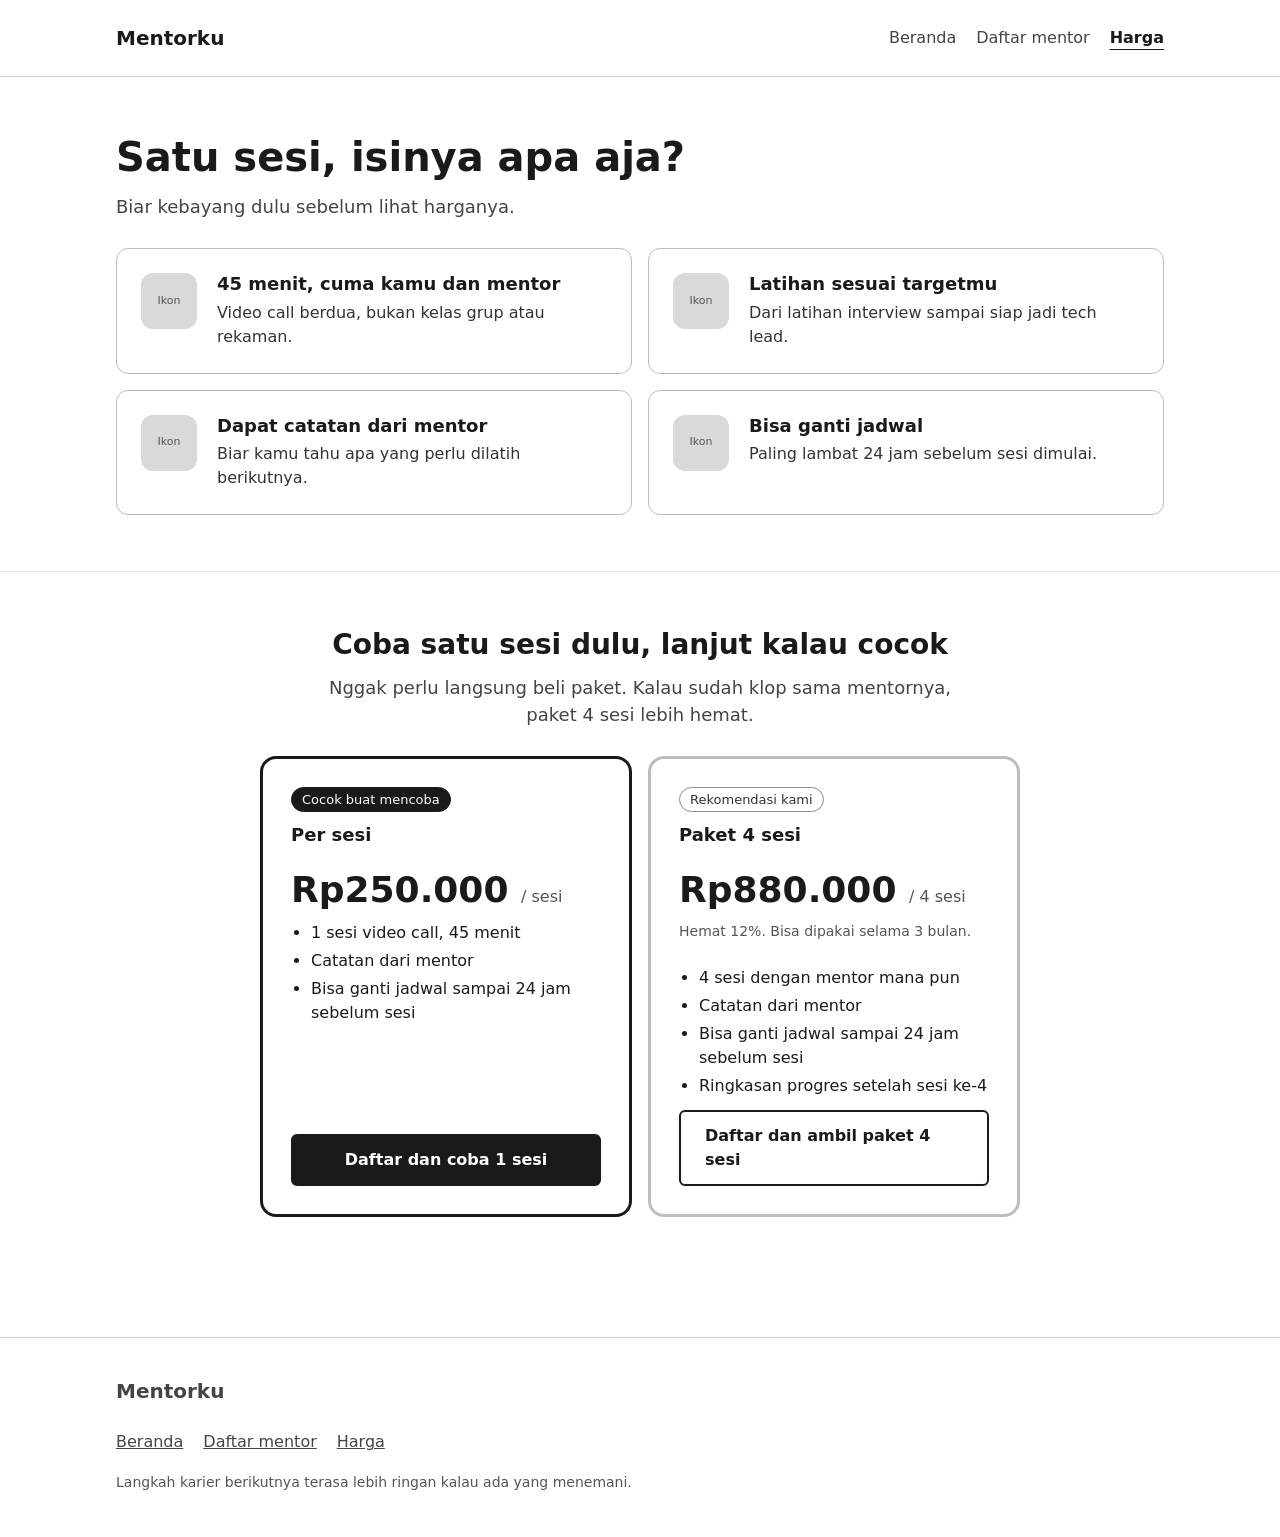
==== website/harga.html @ c1381885 "Pekan 2: rencana halaman, wireframe Beranda, Daftar mentor, Harga, laporan Co-Authored-By: Claude Op" ====
<!doctype html>
<html lang="id">
<head>
  <meta charset="utf-8">
  <meta name="viewport" content="width=device-width, initial-scale=1">
  <title>Harga · Mentorku</title>
  <link rel="stylesheet" href="../tokens.css">
  <link rel="stylesheet" href="style.css">
</head>
<body>
  <header class="site-header">
    <div class="container">
      <a class="logo" href="index.html">Mentorku</a>
      <button type="button" class="nav-toggle" aria-expanded="false" aria-controls="nav-menu" aria-label="Buka menu">
        <span class="nav-toggle-bars" aria-hidden="true"></span>
      </button>
      <div class="nav-backdrop" hidden></div>
      <nav class="nav" id="nav-menu" aria-label="Navigasi utama">
        <button type="button" class="nav-close" aria-label="Tutup menu">✕</button>
        <ul>
          <li><a href="index.html">Beranda</a></li>
          <li><a href="mentor.html">Daftar mentor</a></li>
          <li><a href="harga.html" aria-current="page">Harga</a></li>
        </ul>
      </nav>
    </div>
  </header>

  <main>
    <!-- 1. Benefit: apa saja yang didapat dari sesi · M2 -->
    <section class="section" aria-labelledby="benefit-title">
      <div class="container">
        <div class="section-head">
          <h1 id="benefit-title">Satu sesi, isinya apa aja?</h1>
          <p class="lead">Biar kebayang dulu sebelum lihat harganya.</p>
        </div>

        <ul class="benefit-grid plain-list">
          <li class="card benefit-row">
            <div class="ph benefit-icon" aria-hidden="true">Ikon</div>
            <div>
              <h2 class="h3-size">45 menit, cuma kamu dan mentor</h2>
              <p>Video call berdua, bukan kelas grup atau rekaman.</p>
            </div>
          </li>
          <li class="card benefit-row">
            <div class="ph benefit-icon" aria-hidden="true">Ikon</div>
            <div>
              <h2 class="h3-size">Latihan sesuai targetmu</h2>
              <p>Dari latihan interview sampai siap jadi tech lead.</p>
            </div>
          </li>
          <li class="card benefit-row">
            <div class="ph benefit-icon" aria-hidden="true">Ikon</div>
            <div>
              <h2 class="h3-size">Dapat catatan dari mentor</h2>
              <p>Biar kamu tahu apa yang perlu dilatih berikutnya.</p>
            </div>
          </li>
          <li class="card benefit-row">
            <div class="ph benefit-icon" aria-hidden="true">Ikon</div>
            <div>
              <h2 class="h3-size">Bisa ganti jadwal</h2>
              <p>Paling lambat 24 jam sebelum sesi dimulai.</p>
            </div>
          </li>
        </ul>
      </div>
    </section>

    <!-- 2. Harga: 1 sesi paling menonjol dengan tombol Daftar (aksi utama), Paket 4 sesi tetap terlihat dengan label rekomendasi · M2 -->
    <section class="section" aria-labelledby="harga-title">
      <div class="container">
        <div class="section-head section-head-center">
          <h2 id="harga-title">Coba satu sesi dulu, lanjut kalau cocok</h2>
          <p class="lead">Nggak perlu langsung beli paket. Kalau sudah klop sama mentornya, paket 4 sesi lebih hemat.</p>
        </div>

        <div class="plans">
          <article class="card plan plan-main" aria-labelledby="plan-sesi">
            <span class="tag plan-label plan-label-strong">Cocok buat mencoba</span>
            <h3 id="plan-sesi">Per sesi</h3>
            <p class="price">Rp250.000 <span>/ sesi</span></p>
            <ul>
              <li>1 sesi video call, 45 menit</li>
              <li>Catatan dari mentor</li>
              <li>Bisa ganti jadwal sampai 24 jam sebelum sesi</li>
            </ul>
            <a class="btn plan-cta" href="../app/daftar.html">Daftar dan coba 1 sesi</a>
          </article>

          <article class="card plan" aria-labelledby="plan-paket">
            <span class="tag plan-label">Rekomendasi kami</span>
            <h3 id="plan-paket">Paket 4 sesi</h3>
            <p class="price">Rp880.000 <span>/ 4 sesi</span></p>
            <p class="muted">Hemat 12%. Bisa dipakai selama 3 bulan.</p>
            <ul>
              <li>4 sesi dengan mentor mana pun</li>
              <li>Catatan dari mentor</li>
              <li>Bisa ganti jadwal sampai 24 jam sebelum sesi</li>
              <li>Ringkasan progres setelah sesi ke-4</li>
            </ul>
            <a class="btn btn-secondary plan-cta" href="../app/daftar.html?paket=paket-4">Daftar dan ambil paket 4 sesi</a>
          </article>
        </div>
      </div>
    </section>

  </main>

  <footer class="site-footer">
    <div class="container">
      <a class="logo" href="index.html">Mentorku</a>
      <ul>
        <li><a href="index.html">Beranda</a></li>
        <li><a href="mentor.html">Daftar mentor</a></li>
        <li><a href="harga.html">Harga</a></li>
      </ul>
      <p class="muted">Langkah karier berikutnya terasa lebih ringan kalau ada yang menemani.</p>
    </div>
  </footer>
  <script src="nav.js"></script>
</body>
</html>
---- tokens.css ----
/* Design token kedua project (website/ dan app/).
   Kosong sampai pekan 4. Di pekan 4, pindahkan warna, ukuran, spacing, dan radius
   yang dipakai berulang ke sini, lalu pakai lewat var(--nama-token). */

:root {
}
---- website/style.css ----
/* Wireframe Mentorku (pekan 2).
   Aturan mode wireframe: grayscale, satu font sistem, gambar sebagai kotak abu-abu,
   tanpa bayangan, gradien, dan animasi. Nilai pindah ke tokens.css di pekan 4. */

*,
*::before,
*::after {
  box-sizing: border-box;
}

body {
  margin: 0;
  font-family: system-ui, sans-serif;
  font-size: 16px;
  line-height: 1.5;
  color: #1a1a1a;
  background: #ffffff;
}

img {
  max-width: 100%;
}

a {
  color: inherit;
}

:focus-visible {
  outline: 3px solid #1a1a1a;
  outline-offset: 2px;
}

.container {
  max-width: 1080px;
  margin: 0 auto;
  padding: 0 16px;
}

h1,
h2,
h3 {
  margin: 0 0 12px;
  line-height: 1.2;
}

h1 {
  font-size: 40px;
}

h2 {
  font-size: 28px;
}

h3 {
  font-size: 18px;
}

p {
  margin: 0 0 12px;
}

.lead {
  font-size: 18px;
  color: #444444;
}

.muted {
  color: #555555;
  font-size: 14px;
}

/* Header dan footer */

.site-header {
  border-bottom: 1px solid #cccccc;
}

.site-header .container {
  display: flex;
  flex-wrap: wrap;
  align-items: center;
  justify-content: space-between;
  gap: 8px 24px;
  padding-top: 16px;
  padding-bottom: 16px;
}

.logo {
  font-weight: 700;
  font-size: 20px;
  text-decoration: none;
}

.nav ul {
  display: flex;
  flex-wrap: wrap;
  gap: 4px 20px;
  margin: 0;
  padding: 0;
  list-style: none;
}

.nav a {
  display: inline-block;
  padding: 10px 0;
  text-decoration: none;
  color: #444444;
}

.nav a[aria-current="page"] {
  color: #1a1a1a;
  font-weight: 700;
  text-decoration: underline;
  text-underline-offset: 6px;
}

.site-footer {
  margin-top: 64px;
  border-top: 1px solid #cccccc;
  padding: 32px 0;
}

.site-footer .container {
  display: grid;
  gap: 12px;
}

.site-footer ul {
  display: flex;
  flex-wrap: wrap;
  gap: 4px 20px;
  margin: 0;
  padding: 0;
  list-style: none;
}

.site-footer a {
  display: inline-block;
  padding: 6px 0;
  color: #444444;
}

/* Section */

.section {
  padding: 56px 0;
}

.section + .section {
  border-top: 1px solid #e6e6e6;
}

.section-head {
  max-width: 640px;
  margin-bottom: 28px;
}

/* Placeholder gambar */

.ph {
  display: flex;
  align-items: center;
  justify-content: center;
  background: #d9d9d9;
  color: #555555;
  font-size: 13px;
  text-align: center;
  padding: 8px;
}

.ph-avatar {
  width: 72px;
  height: 72px;
  border-radius: 50%;
  flex-shrink: 0;
}

.ph-avatar-lg {
  width: 96px;
  height: 96px;
}

/* Tombol */

.btn {
  display: inline-flex;
  align-items: center;
  justify-content: center;
  min-height: 48px;
  padding: 12px 24px;
  border: 2px solid #1a1a1a;
  border-radius: 6px;
  background: #1a1a1a;
  color: #ffffff;
  font: inherit;
  font-weight: 700;
  text-decoration: none;
  cursor: pointer;
}

.btn-secondary {
  background: #ffffff;
  color: #1a1a1a;
}

.btn-text {
  min-height: 44px;
  padding: 8px 0;
  border: 0;
  background: none;
  font: inherit;
  text-decoration: underline;
  cursor: pointer;
}

/* Kartu */

.card {
  border: 1px solid #bdbdbd;
  border-radius: 8px;
  padding: 20px;
  background: #ffffff;
}

.grid {
  display: grid;
  gap: 16px;
}

@media (min-width: 720px) {
  .grid-2 {
    grid-template-columns: repeat(2, 1fr);
  }

  .grid-3 {
    grid-template-columns: repeat(3, 1fr);
  }
}

.tag {
  display: inline-block;
  padding: 2px 10px;
  border: 1px solid #8c8c8c;
  border-radius: 999px;
  font-size: 13px;
  color: #333333;
}

.tags {
  display: flex;
  flex-wrap: wrap;
  gap: 6px;
  margin: 0;
  padding: 0;
  list-style: none;
}

.stats {
  display: flex;
  flex-wrap: wrap;
  gap: 4px 16px;
  margin: 0;
  padding: 0;
  list-style: none;
  font-size: 14px;
  color: #333333;
}

.stats strong {
  color: #1a1a1a;
}

/* Beranda: hero */

.hero .container {
  display: grid;
  gap: 32px;
  align-items: center;
}

@media (min-width: 860px) {
  .hero .container {
    grid-template-columns: 1.1fr 1fr;
  }
}

.hero h1 {
  max-width: 14ch;
}

.hero-mentors {
  display: grid;
  gap: 12px;
  margin: 0;
  padding: 0;
  list-style: none;
}

.hero-mentor {
  display: flex;
  align-items: center;
  gap: 16px;
  border: 1px solid #bdbdbd;
  border-radius: 8px;
  padding: 12px 16px;
}

.hero-mentor p {
  margin: 0;
}

/* Beranda: list mentor */

.mentor-card {
  display: grid;
  gap: 12px;
  align-content: start;
}

.mentor-card-top {
  display: flex;
  align-items: center;
  gap: 16px;
}

.mentor-card-top p {
  margin: 0;
}

/* Beranda: cerita user */

.quote p {
  font-size: 17px;
}

.quote footer {
  font-size: 14px;
  color: #555555;
}

/* Ajakan */

.cta {
  text-align: center;
}

.cta .section-head {
  margin-left: auto;
  margin-right: auto;
}

/* Daftar mentor: pencarian */

.search {
  display: grid;
  gap: 16px;
  border: 1px solid #bdbdbd;
  border-radius: 8px;
  padding: 20px;
}

@media (min-width: 720px) {
  .search {
    grid-template-columns: 2fr 1fr;
    align-items: end;
  }
}

.field label {
  display: block;
  margin-bottom: 6px;
  font-weight: 600;
}

.field input,
.field select {
  width: 100%;
  min-height: 48px;
  padding: 10px 12px;
  border: 1px solid #757575;
  border-radius: 6px;
  font: inherit;
  background: #ffffff;
  color: #1a1a1a;
}

.result-count {
  margin: 24px 0 16px;
  font-weight: 600;
}

.empty {
  border: 1px dashed #8c8c8c;
  border-radius: 8px;
  padding: 32px 20px;
  text-align: center;
}

/* Daftar mentor: popup detail */

dialog {
  width: min(560px, calc(100% - 32px));
  max-height: calc(100% - 32px);
  padding: 0;
  border: 2px solid #1a1a1a;
  border-radius: 8px;
}

dialog::backdrop {
  background: rgba(0, 0, 0, 0.5);
}

.dialog-body {
  display: grid;
  gap: 16px;
  padding: 24px;
}

.dialog-head {
  display: flex;
  gap: 16px;
  align-items: center;
}

.dialog-head p {
  margin: 0;
}

.dialog-close {
  justify-self: end;
  margin: -8px -8px 0 0;
  min-width: 44px;
  min-height: 44px;
  border: 1px solid #8c8c8c;
  border-radius: 6px;
  background: #ffffff;
  font: inherit;
  cursor: pointer;
}

.detail-stats {
  display: grid;
  grid-template-columns: repeat(3, 1fr);
  gap: 8px;
  margin: 0;
}

.detail-stats div {
  border: 1px solid #bdbdbd;
  border-radius: 6px;
  padding: 10px;
  text-align: center;
}

.detail-stats dt {
  font-size: 13px;
  color: #555555;
}

.detail-stats dd {
  margin: 0;
  font-size: 20px;
  font-weight: 700;
}

/* Harga */

.benefits {
  display: grid;
  gap: 16px;
  margin: 0;
  padding: 0;
  list-style: none;
}

@media (min-width: 720px) {
  .benefits {
    grid-template-columns: repeat(2, 1fr);
  }
}

@media (min-width: 960px) {
  .benefits {
    grid-template-columns: repeat(4, 1fr);
  }
}

.benefit .ph {
  width: 48px;
  height: 48px;
  margin-bottom: 12px;
  font-size: 11px;
}

.plans {
  display: grid;
  gap: 16px;
  align-items: start;
}

@media (min-width: 760px) {
  .plans {
    grid-template-columns: 1.15fr 1fr;
  }
}

.plan {
  display: grid;
  gap: 12px;
}

.plan-main {
  border: 3px solid #1a1a1a;
  padding: 28px;
}

.plan-label {
  justify-self: start;
}

.plan-label-strong {
  background: #1a1a1a;
  border-color: #1a1a1a;
  color: #ffffff;
}

.price {
  margin: 0;
  font-size: 36px;
  font-weight: 700;
  line-height: 1.1;
}

.plan:not(.plan-main) .price {
  font-size: 28px;
}

.price span {
  font-size: 16px;
  font-weight: 400;
  color: #555555;
}

.plan ul {
  margin: 0;
  padding-left: 20px;
}

.plan li + li {
  margin-top: 4px;
}

@media (max-width: 480px) {
  h1 {
    font-size: 32px;
  }

  h2 {
    font-size: 24px;
  }

  .section {
    padding: 40px 0;
  }

  .btn {
    width: 100%;
  }
}

.plain-list {
  margin: 0;
  padding: 0;
  list-style: none;
}

.quote,
.quote blockquote {
  margin: 0;
}

.h3-size {
  font-size: 18px;
}

.mentor-card .tag {
  justify-self: start;
}

.ph-avatar-sm {
  width: 40px;
  height: 40px;
  font-size: 11px;
}

.quote-by {
  display: flex;
  align-items: center;
  gap: 12px;
}

.cta-card {
  display: grid;
  justify-items: center;
  gap: 4px;
  max-width: 720px;
  margin: 0 auto;
  padding: 40px 24px;
  border: 2px solid #1a1a1a;
  text-align: center;
}

.cta-card .lead {
  max-width: 520px;
  margin-bottom: 20px;
}

.mentor-card > .btn {
  align-self: end;
  margin-top: 4px;
}

.mentor-card .tags {
  margin-top: -4px;
}

/* Harga: kedua kartu harga sama ukuran, persegi panjang tegak dengan sudut rounded */

.plans {
  max-width: 760px;
  margin: 0 auto;
  align-items: stretch;
}

@media (min-width: 640px) {
  .plans {
    grid-template-columns: repeat(2, 1fr);
  }
}

.plan,
.plan-main {
  min-height: 460px;
  padding: 28px;
  border-radius: 16px;
  align-content: start;
}

.plan:not(.plan-main) {
  border: 3px solid #bdbdbd;
}

.plan:not(.plan-main) .price {
  font-size: 36px;
}

.section-head-center {
  margin-left: auto;
  margin-right: auto;
  text-align: center;
}

.tag-under-name {
  margin: -6px 0 6px;
}

/* Beranda, List Mentor: nama, bidang, dan jabatan jadi satu kelompok rapat (proximity),
   statistik diberi jarak lebih lebar supaya terbaca sebagai kelompok terpisah */

.mentor-card-top > div:has(.tag-under-name) {
  display: grid;
  gap: 2px;
}

.mentor-card-top > div:has(.tag-under-name) h3 {
  margin: 0;
}

.tag-under-name {
  justify-self: start;
  margin: 0;
  padding: 0;
  border: 0;
  border-radius: 0;
  font-size: 14px;
  font-weight: 600;
  color: #333333;
}

.mentor-card:has(.tag-under-name) .stats {
  margin-top: 8px;
  padding-top: 12px;
  border-top: 1px solid #e6e6e6;
}

.mentor-card:has(.tag-under-name) {
  align-content: space-between;
}

/* Beranda, List Mentor: jabatan diberi jarak dari nama + bidang */

.mentor-card-top > div:has(.tag-under-name) .muted {
  margin-top: 8px;
}

/* Statistik rata kiri-kanan, angka di atas dan keterangannya di bawah */

.stats-spread {
  display: flex;
  justify-content: space-between;
  gap: 8px;
}

.stats-spread li {
  display: grid;
  gap: 2px;
}

.stats-spread li:nth-child(2) {
  text-align: center;
}

.stats-spread li:last-child {
  text-align: right;
}

.stats-spread strong {
  font-size: 20px;
  line-height: 1.2;
}

.stats-spread span {
  font-size: 13px;
  color: #555555;
}

.stats-spread {
  flex-wrap: nowrap;
}

.stats-spread li {
  min-width: 0;
}

/* Statistik kembali satu baris per angka, tetap rata kiri-kanan */

.stats-spread li {
  display: block;
  white-space: nowrap;
}

.stats-spread strong {
  font-size: inherit;
  line-height: inherit;
}

/* Harga, Benefit: ikon, judul, dan isi sejajar antar kartu (subgrid) */

.benefits .benefit {
  display: grid;
  grid-row: span 3;
  grid-template-rows: subgrid;
  row-gap: 0;
  align-content: start;
}

.benefits .benefit .ph {
  margin-bottom: 12px;
}

.benefits .benefit h2 {
  align-self: start;
}

.benefits .benefit p {
  margin: 0;
}

/* Urutan: nama, jabatan, lalu bidang di bawah jabatan */

.mentor-card-top > div:has(.tag-under-name) .muted {
  margin-top: 0;
}

.mentor-card-top > div:has(.tag-under-name) .tag-under-name {
  margin-top: 6px;
}

/* ===== Daftar mentor: kartu mentor =====
   1 kolom di HP, 2 di tablet, 3 di desktop.
   Kartu tegak: foto persegi panjang penuh di atas.
   Isi kartu sejajar antar kartu dalam satu baris lewat subgrid:
   baris 1 identitas, 2 deskripsi, 3 topik, 4 statistik, 5 tombol.
   Hierarki: nama paling kuat, lalu jabatan + bidang, deskripsi, topik, statistik, tombol.
   Proximity: rapat di dalam kelompok, longgar antarkelompok. */

#mentor-list {
  grid-template-columns: 1fr;
  row-gap: 16px;
}

@media (min-width: 720px) {
  #mentor-list {
    grid-template-columns: repeat(2, 1fr);
  }
}

@media (min-width: 1000px) {
  #mentor-list {
    grid-template-columns: repeat(3, 1fr);
  }
}

#mentor-list .mentor-card {
  display: grid;
  grid-template-columns: 1fr;
  grid-row: span 5;
  grid-template-rows: subgrid;
  row-gap: 0;
  padding: 0 20px 20px;
  overflow: hidden;
}

/* baris 1: foto + identitas */
#mentor-list .mentor-card-top {
  display: flex;
  flex-direction: column;
  align-items: stretch;
  gap: 16px;
}

#mentor-list .ph-photo {
  aspect-ratio: 16 / 9;
  margin: 0 -20px;
}

#mentor-list .mentor-card-top > div {
  display: grid;
  gap: 2px;
}

#mentor-list .mentor-card-top h3 {
  margin: 0 0 2px;
  font-size: 20px;
}

#mentor-list .mentor-card-top .muted {
  margin: 0;
  font-size: 14px;
}

#mentor-list .tag-under-name {
  margin-top: 4px;
  font-size: 13px;
  color: #444444;
}

/* baris 2: deskripsi */
#mentor-list .mentor-card > p {
  margin: 16px 0 0;
  font-size: 15px;
  color: #333333;
}

/* baris 3: topik */
#mentor-list .mentor-card > div:not(.mentor-card-top) {
  display: grid;
  align-content: start;
  gap: 6px;
  margin: 12px 0 24px;
}

#mentor-list .mentor-card > div:not(.mentor-card-top) > .muted {
  margin: 0;
  font-size: 13px;
}

#mentor-list .tags .tag {
  font-size: 12px;
  color: #444444;
}

/* baris 4: statistik */
#mentor-list .stats-spread {
  flex-wrap: nowrap;
  align-self: end;
  padding-top: 12px;
  border-top: 1px solid #e6e6e6;
  font-size: 13px;
  color: #555555;
}

#mentor-list .stats-spread strong {
  font-size: 16px;
}

/* baris 5: tombol */
#mentor-list .mentor-card > .btn {
  align-self: end;
  margin-top: 12px;
  width: 100%;
  text-align: center;
}

.hero-cta {
  margin-top: 12px;
}

/* Daftar mentor (2.5/2.6): kartu sebagai aksi, seperti OLX.
   Tombol hitam diganti link teks kecil; seluruh kartu bisa diklik lewat link itu. */
#mentor-list .mentor-card-clickable {
  position: relative;
  cursor: pointer;
}

#mentor-list .mentor-card-clickable:hover {
  border-color: #1a1a1a;
}

#mentor-list .mentor-card-clickable:focus-within {
  outline: 3px solid #1a1a1a;
  outline-offset: 2px;
}

#mentor-list .card-link {
  align-self: end;
  margin-top: 12px;
  padding: 10px 0;
  font-weight: 600;
  font-size: 15px;
  text-decoration: underline;
  text-underline-offset: 4px;
}

#mentor-list .card-link:focus-visible {
  outline: none;
}

#mentor-list .card-link::after {
  content: "";
  position: absolute;
  inset: 0;
}

#mentor-list .card-link {
  font-size: 14px;
}

.sr-only {
  position: absolute;
  width: 1px;
  height: 1px;
  padding: 0;
  margin: -1px;
  overflow: hidden;
  clip: rect(0 0 0 0);
  white-space: nowrap;
  border: 0;
}

/* Kartu tanpa tulisan aksi: link tak terlihat, area kliknya tetap seluruh kartu */
#mentor-list .card-link-hidden {
  margin: 0;
  padding: 0;
  height: 0;
}

/* Beranda hero: bukti kualitas di kartu mentor + jalan ke Daftar mentor */
.hero-side {
  display: grid;
  gap: 12px;
}

.hero-stats {
  margin-top: 4px;
  font-size: 13px;
  color: #555555;
}

.hero-more {
  justify-self: end;
  padding: 10px 0;
  font-weight: 600;
  text-underline-offset: 4px;
}

/* Daftar mentor: chip bidang (ref. Categories skillex) */
.chips {
  display: flex;
  flex-wrap: wrap;
  gap: 8px;
  margin: 0;
  padding: 0;
  border: 0;
  grid-column: 1 / -1;
}

.chips legend {
  margin-bottom: 6px;
  padding: 0;
  font-weight: 600;
}

.chip {
  position: relative;
}

.chip input {
  position: absolute;
  opacity: 0;
  width: 1px;
  height: 1px;
}

.chip span {
  display: inline-flex;
  align-items: center;
  min-height: 44px;
  padding: 8px 16px;
  border: 1px solid #757575;
  border-radius: 999px;
  background: #ffffff;
  font-size: 14px;
  cursor: pointer;
}

.chip input:checked + span {
  background: #1a1a1a;
  border-color: #1a1a1a;
  color: #ffffff;
  font-weight: 600;
}

.chip input:focus-visible + span {
  outline: 3px solid #1a1a1a;
  outline-offset: 2px;
}

@media (min-width: 720px) {
  .search {
    grid-template-columns: 1fr;
  }
}

/* Beranda: section Bidang (ref. Skills skillex) */
.bidang-list {
  display: grid;
  gap: 24px 32px;
}

@media (min-width: 720px) {
  .bidang-list {
    grid-template-columns: repeat(2, 1fr);
  }
}

@media (min-width: 1000px) {
  .bidang-list {
    grid-template-columns: repeat(3, 1fr);
  }
}

.bidang-item {
  display: flex;
  gap: 16px;
  align-items: flex-start;
}

.bidang-item h3 {
  margin-bottom: 4px;
  font-size: 17px;
}

.bidang-item p {
  margin: 0;
}

.bidang-icon {
  width: 44px;
  height: 44px;
  flex-shrink: 0;
  font-size: 11px;
}

/* Beranda, Bidang (ref. Skills): judul besar kiri, penjelasan kanan, lalu daftar bidang */
.split-head {
  display: grid;
  gap: 12px 48px;
  margin-bottom: 40px;
}

@media (min-width: 860px) {
  .split-head {
    grid-template-columns: 1fr 1fr;
    align-items: start;
  }

  .split-head h2 {
    font-size: 36px;
  }
}

.split-head .lead {
  margin: 0;
}

.bidang-item {
  display: flex;
  gap: 16px;
  align-items: flex-start;
  height: 100%;
  padding: 16px;
  margin: -16px;
  border: 1px solid transparent;
  border-radius: 8px;
  text-decoration: none;
  color: inherit;
}

.bidang-item:hover {
  border-color: #1a1a1a;
}

.bidang-more {
  display: inline-block;
  margin-top: 8px;
  font-size: 14px;
  font-weight: 600;
  text-decoration: underline;
  text-underline-offset: 4px;
}

/* Daftar mentor, filter bidang (ref. Categories): label teks, yang aktif bergaris bawah */
.chip span {
  min-height: 44px;
  padding: 8px 4px;
  border: 0;
  border-bottom: 2px solid transparent;
  border-radius: 0;
  background: none;
  color: #444444;
}

.chip input:checked + span {
  background: none;
  color: #1a1a1a;
  border-bottom-color: #1a1a1a;
  font-weight: 700;
}

.chips {
  gap: 4px 20px;
}

/* Beranda, Bidang: setiap bidang jadi kartu yang bisa diklik, tanpa teks link */
.bidang-list {
  gap: 16px;
}

.bidang-card {
  margin: 0;
  padding: 20px;
  border: 1px solid #bdbdbd;
  border-radius: 8px;
  background: #ffffff;
}

.bidang-card:hover {
  border-color: #1a1a1a;
}

.bidang-list > li {
  display: flex;
}

.bidang-list > li > .bidang-card {
  flex: 1;
}

/* Beranda, Bidang: kartu gaya referensi Categories — gambar besar rounded,
   judul di bawahnya, satu baris deskripsi singkat. Tanpa garis kartu. */
.bidang-list {
  gap: 32px 24px;
}

.bidang-tile {
  display: block;
  width: 100%;
  color: inherit;
  text-decoration: none;
}

.bidang-img {
  aspect-ratio: 1 / 1;
  margin-bottom: 16px;
  border-radius: 16px;
}

.bidang-tile h3 {
  margin: 0 0 4px;
  font-size: 20px;
}

.bidang-tile p {
  margin: 0;
  font-size: 15px;
}

.bidang-tile:hover h3 {
  text-decoration: underline;
  text-underline-offset: 4px;
}

.bidang-tile:hover .bidang-img {
  outline: 2px solid #1a1a1a;
  outline-offset: 2px;
}

@media (max-width: 719px) {
  .bidang-list {
    grid-template-columns: repeat(2, 1fr);
    gap: 24px 12px;
  }

  .bidang-img {
    margin-bottom: 10px;
    border-radius: 12px;
    font-size: 11px;
  }

  .bidang-tile h3 {
    font-size: 16px;
  }

  .bidang-tile p {
    font-size: 13px;
  }
}

.h2-lg {
  font-size: 36px;
}

@media (max-width: 480px) {
  .h2-lg {
    font-size: 26px;
  }
}

/* Gambar bidang: persegi panjang mendatar 4:3 */
.bidang-img {
  aspect-ratio: 4 / 3;
}

/* Gambar bidang: persegi panjang tegak 3:4 */
.bidang-img {
  aspect-ratio: 3 / 4;
}

/* Navbar HP: tombol Menu, daftar halaman muncul di bawah header saat dibuka */
.nav-toggle {
  display: none;
}

@media (max-width: 719px) {
  .site-header .container {
    flex-wrap: wrap;
  }

  .nav-toggle {
    display: inline-flex;
    align-items: center;
    gap: 8px;
    min-height: 44px;
    padding: 8px 14px;
    border: 1px solid #757575;
    border-radius: 6px;
    background: #ffffff;
    color: #1a1a1a;
    font: inherit;
    font-weight: 600;
    cursor: pointer;
  }

  .nav-toggle-bars,
  .nav-toggle-bars::before,
  .nav-toggle-bars::after {
    display: block;
    width: 16px;
    height: 2px;
    background: #1a1a1a;
  }

  .nav-toggle-bars {
    position: relative;
  }

  .nav-toggle-bars::before,
  .nav-toggle-bars::after {
    content: "";
    position: absolute;
    left: 0;
  }

  .nav-toggle-bars::before {
    top: -5px;
  }

  .nav-toggle-bars::after {
    top: 5px;
  }

  .nav {
    flex-basis: 100%;
  }

  .nav ul {
    display: none;
    flex-direction: column;
    gap: 0;
    padding-top: 8px;
  }

  .nav ul.is-open {
    display: flex;
  }

  .nav ul li + li {
    border-top: 1px solid #e6e6e6;
  }

  .nav a {
    display: block;
    padding: 12px 0;
  }
}

/* Navbar HP v2: tombol ikon tanpa teks dan tanpa garis, menu jadi panel overlay dari kanan.
   Mode wireframe: tanpa animasi geser; panel langsung muncul. */
.nav-close,
.nav-backdrop {
  display: none;
}

@media (max-width: 719px) {
  .nav-toggle {
    justify-content: center;
    width: 44px;
    height: 44px;
    padding: 0;
    border: 0;
    background: none;
  }

  .nav-toggle-bars,
  .nav-toggle-bars::before,
  .nav-toggle-bars::after {
    width: 22px;
  }

  .nav-toggle-bars::before {
    top: -7px;
  }

  .nav-toggle-bars::after {
    top: 7px;
  }

  .nav {
    display: none;
    position: fixed;
    top: 0;
    right: 0;
    bottom: 0;
    z-index: 20;
    width: min(300px, 80vw);
    padding: 16px 24px;
    background: #ffffff;
    border-left: 1px solid #bdbdbd;
    overflow-y: auto;
  }

  .nav.is-open {
    display: block;
  }

  .nav ul,
  .nav ul.is-open {
    display: flex;
    flex-direction: column;
    padding-top: 8px;
  }

  .nav-close {
    display: flex;
    align-items: center;
    justify-content: center;
    width: 44px;
    height: 44px;
    margin-left: auto;
    border: 0;
    background: none;
    font: inherit;
    font-size: 20px;
    cursor: pointer;
  }

  .nav-backdrop:not([hidden]) {
    display: block;
    position: fixed;
    inset: 0;
    z-index: 10;
    background: rgba(0, 0, 0, 0.4);
  }

  body.nav-locked {
    overflow: hidden;
  }
}

/* Daftar mentor, filter bidang di HP: satu baris yang bisa digeser, bukan empat baris bertumpuk.
   Yang tergeser hanya baris filter, halaman tetap tidak scroll ke samping. */
@media (max-width: 719px) {
  .chips {
    flex-wrap: nowrap;
    gap: 16px;
    min-width: 0;
    overflow-x: auto;
    scrollbar-width: none;
    margin-right: -20px;
    padding-right: 20px;
  }

  .chips::-webkit-scrollbar {
    display: none;
  }

  .chip {
    flex-shrink: 0;
  }

  .chip span {
    white-space: nowrap;
  }

  .search {
    min-width: 0;
    overflow: hidden;
  }
}

/* Filter bidang: rata kiri dengan label "Bidang", dan baris geser berhenti di dalam kotak pencarian */
.chip span {
  padding-left: 0;
  padding-right: 0;
}

@media (max-width: 719px) {
  .chips {
    width: 100%;
    max-width: 100%;
    margin-right: 0;
    padding-right: 0;
  }

  .search {
    overflow: visible;
  }

  .search > * {
    min-width: 0;
  }
}

/* Filter bidang: judul "Bidang" didekatkan ke label-labelnya (sama dengan jarak label "Topik" ke kolomnya).
   Area ketuk tetap 44px, teks digeser ke atas area itu. */
.chips legend {
  margin-bottom: 4px;
}

.chip span {
  align-items: flex-start;
  padding-top: 2px;
  padding-bottom: 10px;
}

/* Garis bawah label aktif menempel ke teksnya; area ketuk 44px dipindah ke label pembungkus */
.chip {
  display: inline-flex;
  align-items: flex-start;
  min-height: 44px;
}

.chip span {
  min-height: 0;
  padding: 2px 0 6px;
}

/* Harga: tombol Daftar menyatu di kartu Per sesi, menempel di dasar kartu */
.plan {
  display: flex;
  flex-direction: column;
  gap: 12px;
}

.plan .plan-label {
  align-self: flex-start;
}

.plan-cta {
  margin-top: auto;
  width: 100%;
}

/* Harga, Benefit: 2 kolom × 2 baris, kartu mendatar (ikon kiri, teks kanan).
   Baris teks lebih panjang dan deskripsi lebih gelap supaya enak dibaca. */
.benefit-grid {
  display: grid;
  gap: 16px;
}

@media (min-width: 720px) {
  .benefit-grid {
    grid-template-columns: repeat(2, 1fr);
  }
}

.benefit-row {
  display: flex;
  gap: 20px;
  align-items: flex-start;
  padding: 24px;
  border-radius: 12px;
}

.benefit-icon {
  width: 56px;
  height: 56px;
  flex-shrink: 0;
  border-radius: 12px;
  font-size: 11px;
}

.benefit-row h2 {
  margin: 0 0 6px;
  font-size: 18px;
}

.benefit-row p {
  margin: 0;
  font-size: 16px;
  color: #333333;
}

/* Daftar mentor: penanda kartu bisa diklik, panah ↗ di kanan atas foto */
#mentor-list .ph-photo {
  position: relative;
}

.card-arrow {
  position: absolute;
  top: 12px;
  right: 12px;
  display: flex;
  align-items: center;
  justify-content: center;
  width: 36px;
  height: 36px;
  border-radius: 50%;
  background: #ffffff;
  color: #1a1a1a;
  font-size: 18px;
  font-weight: 700;
  line-height: 1;
}

#mentor-list .mentor-card-clickable:hover .card-arrow {
  background: #1a1a1a;
  color: #ffffff;
}

/* Panah ↗ hanya di HP (tanpa hover); di desktop penandanya hover pada kartu */
@media (min-width: 720px) {
  .card-arrow {
    display: none;
  }
}

/* Hero: link Lihat semua mentor sebagai info pendukung, tidak bersaing dengan slogan dan tombol */
.hero-more {
  justify-self: end;
  padding: 10px 0;
  font-size: 14px;
  font-weight: 400;
  color: #555555;
  text-decoration: underline;
  text-underline-offset: 4px;
}

.hero-more:hover {
  color: #1a1a1a;
}

/* Hero: mentor dan link "Lihat semua mentor" dikelompokkan dalam satu region (common region).
   Satu kotak latar abu muda; mentor jadi baris di dalamnya, dipisah garis tipis. */
.hero-side {
  gap: 0;
  padding: 8px 20px 4px;
  border-radius: 12px;
  background: #f2f2f2;
}

.hero-side .hero-mentors {
  gap: 0;
}

.hero-side .hero-mentor {
  border: 0;
  border-radius: 0;
  padding: 14px 0;
  background: none;
}

.hero-side .hero-mentor + .hero-mentor {
  border-top: 1px solid #d0d0d0;
}

.hero-side .hero-mentor .ph-avatar {
  background: #d0d0d0;
}

.hero-side .hero-more {
  border-top: 1px solid #d0d0d0;
  justify-self: stretch;
  text-align: right;
  padding: 12px 0;
}
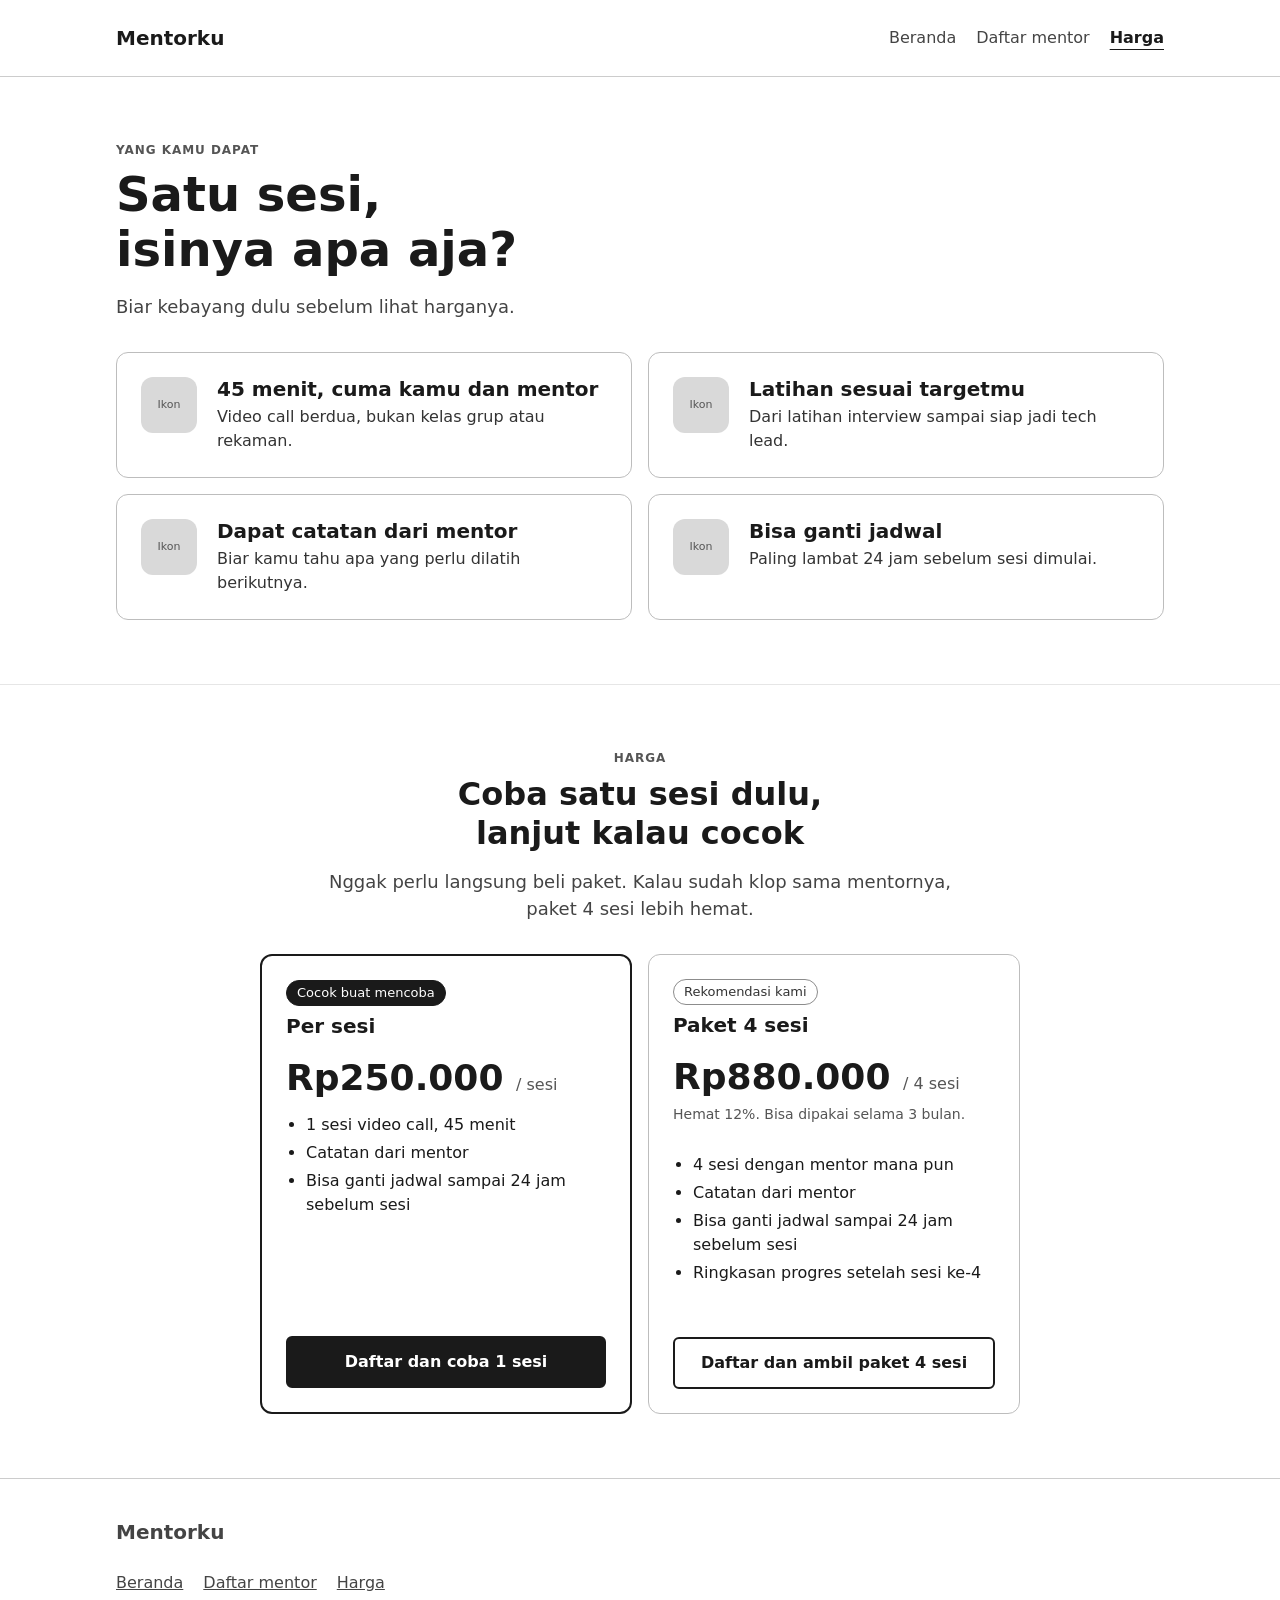
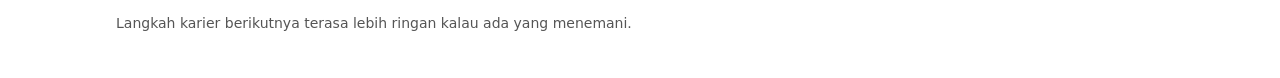
==== commit 8630be87: "Pekan 2: iterasi wireframe ketiga halaman (hierarchy judul, Hero kartu foto, similarity dan proximit" ====
--- a/website/harga.html
+++ b/website/harga.html
@@ -31,6 +31,7 @@
     <section class="section" aria-labelledby="benefit-title">
       <div class="container">
         <div class="section-head">
+          <p class="about-kicker">Yang kamu dapat</p>
           <h1 id="benefit-title">Satu sesi, isinya apa aja?</h1>
           <p class="lead">Biar kebayang dulu sebelum lihat harganya.</p>
         </div>
@@ -72,7 +73,8 @@
     <section class="section" aria-labelledby="harga-title">
       <div class="container">
         <div class="section-head section-head-center">
-          <h2 id="harga-title">Coba satu sesi dulu, lanjut kalau cocok</h2>
+          <p class="about-kicker">Harga</p>
+          <h2 id="harga-title" class="title-lines"><span>Coba satu sesi dulu,</span> <span>lanjut kalau cocok</span></h2>
           <p class="lead">Nggak perlu langsung beli paket. Kalau sudah klop sama mentornya, paket 4 sesi lebih hemat.</p>
         </div>
 
@@ -98,7 +100,7 @@
               <li>4 sesi dengan mentor mana pun</li>
               <li>Catatan dari mentor</li>
               <li>Bisa ganti jadwal sampai 24 jam sebelum sesi</li>
-              <li>Ringkasan progres setelah sesi ke-4</li>
+              <li>Ringkasan progres setelah sesi ke&#8209;4</li>
             </ul>
             <a class="btn btn-secondary plan-cta" href="../app/daftar.html?paket=paket-4">Daftar dan ambil paket 4 sesi</a>
           </article>
--- a/website/style.css
+++ b/website/style.css
@@ -41,18 +41,40 @@
 h3 {
   margin: 0 0 12px;
   line-height: 1.2;
-}
-
+  /* Baris judul dipotong seimbang, supaya nggak ada satu kata yatim di baris terakhir */
+  text-wrap: balance;
+}
+
+/* Satu skala judul untuk semua halaman website:
+   h1 = judul halaman, h2 = judul section, h3 = judul kartu.
+   Semua judul huruf biasa; hanya label kecil di atas judul yang kapital. */
 h1 {
-  font-size: 40px;
+  font-size: 48px;
+  line-height: 1.15;
 }
 
 h2 {
-  font-size: 28px;
-}
-
-h3 {
-  font-size: 18px;
+  font-size: 32px;
+}
+
+h3,
+.h3-size {
+  font-size: 20px;
+}
+
+@media (max-width: 719px) {
+  h1 {
+    font-size: 36px;
+  }
+
+  h2 {
+    font-size: 24px;
+  }
+
+  h3,
+  .h3-size {
+    font-size: 18px;
+  }
 }
 
 p {
@@ -551,14 +573,6 @@
 }
 
 @media (max-width: 480px) {
-  h1 {
-    font-size: 32px;
-  }
-
-  h2 {
-    font-size: 24px;
-  }
-
   .section {
     padding: 40px 0;
   }
@@ -577,10 +591,6 @@
 .quote,
 .quote blockquote {
   margin: 0;
-}
-
-.h3-size {
-  font-size: 18px;
 }
 
 .mentor-card .tag {
@@ -841,7 +851,6 @@
 
 #mentor-list .mentor-card-top h3 {
   margin: 0 0 2px;
-  font-size: 20px;
 }
 
 #mentor-list .mentor-card-top .muted {
@@ -1093,10 +1102,6 @@
   .split-head {
     grid-template-columns: 1fr 1fr;
     align-items: start;
-  }
-
-  .split-head h2 {
-    font-size: 36px;
   }
 }
 
@@ -1198,7 +1203,6 @@
 
 .bidang-tile h3 {
   margin: 0 0 4px;
-  font-size: 20px;
 }
 
 .bidang-tile p {
@@ -1228,24 +1232,11 @@
     font-size: 11px;
   }
 
-  .bidang-tile h3 {
-    font-size: 16px;
-  }
-
   .bidang-tile p {
     font-size: 13px;
   }
 }
 
-.h2-lg {
-  font-size: 36px;
-}
-
-@media (max-width: 480px) {
-  .h2-lg {
-    font-size: 26px;
-  }
-}
 
 /* Gambar bidang: persegi panjang mendatar 4:3 */
 .bidang-img {
@@ -1543,7 +1534,6 @@
 
 .benefit-row h2 {
   margin: 0 0 6px;
-  font-size: 18px;
 }
 
 .benefit-row p {
@@ -1635,3 +1625,767 @@
   text-align: right;
   padding: 12px 0;
 }
+
+/* Beranda: kartu ajakan kecil di bawah testimoni */
+.cta-strip {
+  display: flex;
+  flex-direction: column;
+  align-items: flex-start;
+  gap: 16px;
+  margin-top: 24px;
+  padding: 16px 20px;
+  border-radius: 8px;
+  background: #f2f2f2;
+}
+
+.cta-strip p {
+  margin: 0;
+  font-size: 16px;
+  color: #333333;
+}
+
+@media (min-width: 720px) {
+  .cta-strip {
+    flex-direction: row;
+    align-items: center;
+    justify-content: space-between;
+  }
+
+  .cta-strip .btn {
+    flex-shrink: 0;
+  }
+}
+
+/* Beranda: About dengan manifesto, kontras, dan contoh perjalanan */
+.about-kicker,
+.about-label {
+  margin: 0 0 12px;
+  font-size: 12px;
+  font-weight: 700;
+  letter-spacing: 0.08em;
+  text-transform: uppercase;
+  color: #555555;
+}
+
+.about-manifesto {
+  display: grid;
+  margin: 0 0 20px;
+}
+
+.about-lead {
+  max-width: 640px;
+  margin-bottom: 40px;
+}
+
+.about-contrast {
+  display: grid;
+  gap: 16px;
+  margin-bottom: 40px;
+}
+
+.about-col {
+  padding: 20px;
+  border: 1px dashed #8c8c8c;
+  border-radius: 8px;
+  color: #555555;
+}
+
+.about-col-strong {
+  border: 2px solid #1a1a1a;
+  color: #1a1a1a;
+}
+
+.about-col li + li {
+  margin-top: 12px;
+}
+
+.about-story {
+  margin: 0;
+  padding-top: 24px;
+  border-top: 1px solid #bdbdbd;
+}
+
+.about-steps {
+  display: grid;
+  gap: 20px;
+}
+
+.about-steps p {
+  margin: 0;
+}
+
+.about-num {
+  display: block;
+  margin-bottom: 8px;
+  font-size: 20px;
+  font-weight: 700;
+}
+
+@media (min-width: 720px) {
+  .about-contrast {
+    grid-template-columns: 1fr 1fr;
+  }
+
+  .about-steps {
+    grid-template-columns: repeat(3, 1fr);
+  }
+}
+
+/* Beranda: satu gaya cerita untuk About, Bidang, dan Cerita user */
+.kicker-num {
+  margin-right: 8px;
+  padding: 0 4px;
+  border: 1px solid #1a1a1a;
+  color: #1a1a1a;
+}
+
+.section-head .about-kicker {
+  margin-bottom: 16px;
+}
+
+.story-title {
+  display: grid;
+}
+
+
+.quote-layout {
+  display: grid;
+  gap: 16px;
+}
+
+.quote-feature {
+  display: grid;
+  align-content: space-between;
+  gap: 24px;
+  padding: 24px;
+  border: 2px solid #1a1a1a;
+  border-radius: 8px;
+}
+
+.quote-feature blockquote p {
+  font-size: 20px;
+  font-weight: 700;
+  line-height: 1.4;
+}
+
+.quote-side {
+  display: grid;
+  gap: 16px;
+}
+
+@media (min-width: 720px) {
+  .quote-layout {
+    grid-template-columns: 1.3fr 1fr;
+  }
+
+  .quote-feature blockquote p {
+    font-size: 24px;
+  }
+}
+
+/* Beranda di HP: lebih ringkas supaya cerita tetap mengalir saat di-scroll */
+@media (max-width: 719px) {
+  .about-lead {
+    font-size: 16px;
+    margin-bottom: 24px;
+  }
+
+  .about-contrast {
+    gap: 12px;
+    margin-bottom: 32px;
+  }
+
+  .about-col {
+    padding: 16px;
+  }
+
+  .about-col li + li {
+    margin-top: 8px;
+  }
+
+  /* Langkah Rino: nomor di kiri, teks di kanan, bukan nomor di baris sendiri */
+  .about-steps > li {
+    display: grid;
+    grid-template-columns: 32px 1fr;
+    column-gap: 12px;
+  }
+
+  .about-steps .about-num {
+    grid-row: span 2;
+    margin: 0;
+    font-size: 16px;
+  }
+
+  /* Gambar bidang lebih pendek supaya enam kartu nggak terlalu panjang */
+  .bidang-list {
+    gap: 24px 16px;
+  }
+
+  .bidang-img {
+    aspect-ratio: 4 / 3;
+    margin-bottom: 12px;
+    border-radius: 12px;
+  }
+
+  .quote-feature {
+    gap: 16px;
+    padding: 20px;
+  }
+
+  .quote-feature .ph-avatar {
+    width: 48px;
+    height: 48px;
+  }
+}
+
+/* Beranda di HP: sembunyikan bagian yang mengulang, supaya teksnya nggak menumpuk */
+@media (max-width: 719px) {
+  .hide-mobile {
+    display: none;
+  }
+
+  .about-steps > li {
+    align-items: baseline;
+  }
+}
+
+/* Link ke testimoni, hanya tampil di HP */
+.show-mobile {
+  display: none;
+}
+
+@media (max-width: 719px) {
+  .show-mobile {
+    display: inline-flex;
+  }
+
+  /* Dekatkan link ke kolom kontras: satu kelompok dengan "Kalau bareng mentor" */
+  .about-contrast:has(+ .about-jump),
+  .about-contrast {
+    margin-bottom: 8px;
+  }
+
+  .about-jump {
+    display: inline-block;
+    padding: 12px 0;
+    min-height: 44px;
+    font-size: 16px;
+    font-weight: 400;
+    color: #555555;
+    text-underline-offset: 4px;
+  }
+}
+
+/* Hero (ref. kartu foto Topmate): teks di kiri, kartu foto mentor di kanan.
+   Di HP: teks dulu, lalu kartu foto. */
+.hero .hero-grid {
+  display: grid;
+  gap: 32px;
+  align-items: center;
+}
+
+@media (min-width: 860px) {
+  .hero .hero-grid {
+    grid-template-columns: 1.1fr 1fr;
+    column-gap: 64px;
+  }
+}
+
+.hero-arrow:focus-visible {
+  outline: 3px solid #1a1a1a;
+  outline-offset: 2px;
+}
+
+.hero-photo .hero-more {
+  display: block;
+  margin-top: 8px;
+  text-align: right;
+}
+
+.hero-frame {
+  position: relative;
+}
+
+.hero-photo-img {
+  aspect-ratio: 1 / 1;
+  border-radius: 16px;
+  align-items: flex-start;
+  padding-top: 25%;
+}
+
+/* HP: kartu foto lebih pendek supaya section berikutnya cepat terlihat */
+@media (max-width: 719px) {
+  .hero-photo-img {
+    aspect-ratio: 4 / 3;
+    padding-top: 15%;
+  }
+}
+
+.hero-photo-card {
+  position: absolute;
+  left: 16px;
+  bottom: 16px;
+  max-width: calc(100% - 140px);
+  padding: 14px 16px;
+  border-radius: 12px;
+  background: #ffffff;
+}
+
+.hero-photo-card p {
+  margin: 0;
+}
+
+.hero-photo-name {
+  font-weight: 700;
+  font-size: 18px;
+}
+
+.hero-photo-nav {
+  position: absolute;
+  right: 16px;
+  bottom: 16px;
+  display: flex;
+  gap: 8px;
+}
+
+.hero-arrow {
+  width: 48px;
+  height: 48px;
+  border: 1px solid #1a1a1a;
+  border-radius: 50%;
+  background: #ffffff;
+  color: #1a1a1a;
+  font: inherit;
+  font-size: 20px;
+  cursor: pointer;
+}
+
+@media (max-width: 719px) {
+  /* HP: foto lebih pendek dengan tombol panah di pojok foto; info mentor jadi teks biasa
+     di bawah foto (tanpa kotak putih), selebar layar. Nama, jabatan, dan rating tetap terbaca (M3). */
+  .hero-frame {
+    display: grid;
+    grid-template-areas:
+      "img"
+      "card";
+    gap: 12px;
+  }
+
+  .hero-photo-img {
+    grid-area: img;
+    aspect-ratio: 16 / 10;
+    padding-top: 0;
+    align-items: center;
+  }
+
+  .hero-photo-card {
+    grid-area: card;
+    position: static;
+    max-width: none;
+    padding: 0;
+    border-radius: 0;
+    background: none;
+  }
+
+  .hero-photo-card .hero-stats {
+    margin-top: 6px;
+  }
+
+  .hero-photo-nav {
+    grid-area: img;
+    position: static;
+    align-self: end;
+    justify-self: end;
+    margin: 12px;
+  }
+
+  .hero-arrow {
+    width: 44px;
+    height: 44px;
+  }
+}
+
+/* Judul yang dipotong per frasa: setiap span satu baris */
+.title-lines span {
+  display: block;
+}
+
+/* Daftar mentor: jumlah hasil pencarian sebagai info, bukan judul section besar */
+.result-count {
+  font-size: 18px;
+  font-weight: 700;
+}
+
+/* ===== Tampilan HP (≤719px) ===== */
+@media (max-width: 719px) {
+  /* Daftar mentor: foto jadi kotak kecil di samping nama, bukan gambar lebar di atas.
+     Kartu jauh lebih pendek, detail (ringkasan, topik, rating) tetap utuh. */
+  #mentor-list .mentor-card {
+    grid-row: auto;
+    grid-template-rows: none;
+    row-gap: 12px;
+    padding: 16px;
+  }
+
+  #mentor-list .mentor-card-top {
+    flex-direction: row;
+    align-items: center;
+    gap: 14px;
+    padding-right: 40px;
+  }
+
+  #mentor-list .ph-photo {
+    position: static;
+    width: 72px;
+    height: 72px;
+    aspect-ratio: auto;
+    margin: 0;
+    flex-shrink: 0;
+    border-radius: 12px;
+    font-size: 0;
+  }
+
+  #mentor-list .card-arrow {
+    top: 16px;
+    right: 16px;
+    width: 32px;
+    height: 32px;
+    border: 1px solid #bdbdbd;
+    font-size: 16px;
+  }
+
+  #mentor-list .mentor-card > p {
+    margin: 0;
+  }
+
+  #mentor-list .mentor-card > div:not(.mentor-card-top) {
+    margin: 0;
+  }
+
+  #mentor-list .card-link-hidden {
+    position: static;
+  }
+
+  /* Harga: kartu harga setinggi isinya, tanpa ruang kosong di atas tombol */
+  .plan,
+  .plan-main {
+    min-height: 0;
+    padding: 20px;
+  }
+
+  .plan-cta {
+    margin-top: 8px;
+  }
+
+  /* Harga, Benefit: kartu lebih ringkas supaya harga cepat terlihat */
+  .benefit-grid {
+    gap: 12px;
+  }
+
+  .benefit-row {
+    gap: 14px;
+    padding: 16px;
+  }
+
+  .benefit-icon {
+    width: 40px;
+    height: 40px;
+    border-radius: 10px;
+    font-size: 10px;
+  }
+
+  .benefit-row p {
+    font-size: 15px;
+  }
+}
+
+/* About: link ke Cerita user tampil di semua ukuran layar, dekat dengan kolom kontras */
+.about-contrast {
+  margin-bottom: 8px;
+}
+
+.about-jump {
+  display: inline-block;
+  padding: 12px 0;
+  min-height: 44px;
+  font-size: 16px;
+  color: #555555;
+  text-underline-offset: 4px;
+}
+
+.about-jump:hover {
+  color: #1a1a1a;
+}
+
+/* ===== Kelompok elemen: fungsi sama, tampilan sama (similarity) =====
+   Ditaruh paling akhir supaya menimpa ukuran lepas di atas. */
+
+/* 1. Kartu isi: semua kartu pakai sudut, garis, dan jarak dalam yang sama.
+      Kartu biasa: garis tipis abu. Kartu yang disorot: garis tebal hitam. */
+.card,
+.search,
+.about-col,
+.quote-feature,
+.benefit-row,
+.plan,
+.plan-main,
+.empty,
+#mentor-list .mentor-card {
+  border-radius: 12px;
+}
+
+.card,
+.search,
+.about-col,
+.quote-feature,
+.benefit-row,
+.plan,
+.plan-main,
+.empty {
+  padding: 24px;
+}
+
+.card,
+.search,
+.benefit-row,
+.plan:not(.plan-main),
+#mentor-list .mentor-card {
+  border: 1px solid #bdbdbd;
+}
+
+.about-col-strong,
+.quote-feature,
+.plan-main {
+  border: 2px solid #1a1a1a;
+}
+
+#mentor-list .mentor-card {
+  padding: 0 24px 24px;
+}
+
+#mentor-list .ph-photo {
+  margin: 0 -24px;
+}
+
+.cta-strip {
+  border-radius: 12px;
+  padding: 16px 24px;
+}
+
+/* 2. Gambar dan foto: sudut sama di semua halaman (avatar tetap bulat) */
+.hero-photo-img,
+.bidang-img,
+.benefit-icon {
+  border-radius: 12px;
+}
+
+/* 3. Link teks pendukung: satu gaya, selalu dengan panah */
+.hero-more,
+.about-jump {
+  display: inline-block;
+  min-height: 44px;
+  padding: 12px 0;
+  font-size: 16px;
+  font-weight: 400;
+  color: #555555;
+  text-decoration: underline;
+  text-underline-offset: 4px;
+}
+
+.hero-more:hover,
+.about-jump:hover {
+  color: #1a1a1a;
+}
+
+/* 4. Angka statistik mentor (rating, sesi, pengalaman): ukuran sama di Hero dan Daftar mentor */
+.stats {
+  font-size: 13px;
+  color: #555555;
+}
+
+.stats strong,
+#mentor-list .stats-spread strong {
+  font-size: 15px;
+  color: #1a1a1a;
+}
+
+@media (max-width: 719px) {
+  .card,
+  .search,
+  .about-col,
+  .quote-feature,
+  .benefit-row,
+  .plan,
+  .plan-main,
+  .empty {
+    padding: 16px;
+  }
+
+  #mentor-list .mentor-card {
+    padding: 16px;
+  }
+
+  #mentor-list .ph-photo {
+    margin: 0;
+  }
+
+  .cta-strip {
+    padding: 16px;
+  }
+}
+
+/* ===== Jarak antar kelompok (proximity) =====
+   Skala jarak: 4, 8, 16, 24, 32, 48, 64.
+   Makin dekat hubungannya, makin rapat jaraknya:
+   - 4–8   : baris dalam satu info (nama–jabatan–bidang, label–judul)
+   - 16    : antar bagian di dalam satu kelompok (judul–paragraf, antar kartu sejenis)
+   - 24    : sebelum aksi di dalam kelompok (paragraf–tombol, isi kartu–tombol)
+   - 32    : kepala section ke isinya, antar kelompok di dalam section
+   - 64/48 : antar section (desktop/HP) */
+
+/* Antar section */
+.section {
+  padding: 64px 0;
+}
+
+.site-footer {
+  margin-top: 0;
+}
+
+/* Kepala section: label, judul, dan paragraf jadi satu kelompok; isi section 32px di bawahnya */
+.about-kicker,
+.section-head .about-kicker {
+  margin-bottom: 8px;
+}
+
+.section-head h1,
+.section-head h2,
+.about-manifesto {
+  margin-bottom: 16px;
+}
+
+.section-head .lead {
+  margin: 0;
+}
+
+.section-head,
+.about-lead {
+  margin-bottom: 32px;
+}
+
+/* Hero: judul–paragraf 16, paragraf–tombol 24 */
+.hero h1 {
+  margin-bottom: 16px;
+}
+
+.hero .lead {
+  margin: 0 0 24px;
+}
+
+.hero-cta {
+  margin-top: 0;
+}
+
+/* Kartu sejenis dalam satu kelompok: jarak 16 */
+.about-contrast,
+.benefit-grid,
+.plans,
+#mentor-list,
+.quote-layout,
+.quote-side {
+  gap: 16px;
+}
+
+/* Kartu bidang tanpa garis: jarak antar baris lebih lebar supaya judul tidak menempel ke gambar di bawahnya */
+.bidang-list {
+  gap: 32px 16px;
+}
+
+/* Link pendukung menempel ke kelompok yang dia lengkapi */
+.about-contrast {
+  margin-bottom: 8px;
+}
+
+.hero-photo .hero-more {
+  margin-top: 8px;
+}
+
+/* Ajakan di bawah testimoni: kelompok terpisah, 32 dari kartu testimoni */
+.cta-strip {
+  margin-top: 32px;
+}
+
+/* Daftar mentor: kotak pencarian – jumlah hasil 32, jumlah hasil – kartu 16 */
+.result-count {
+  margin: 32px 0 16px;
+}
+
+/* Di dalam kartu mentor: identitas rapat (4), blok berbeda 16 */
+#mentor-list .mentor-card-top {
+  gap: 16px;
+}
+
+#mentor-list .mentor-card-top > div {
+  gap: 4px;
+}
+
+#mentor-list .mentor-card > p {
+  margin: 16px 0 0;
+}
+
+#mentor-list .mentor-card > div:not(.mentor-card-top) {
+  gap: 8px;
+  margin: 16px 0;
+}
+
+#mentor-list .stats-spread {
+  padding-top: 16px;
+}
+
+/* Kartu harga: label–nama–harga rapat (8), daftar isi 16, tombol 24 */
+.plan,
+.plan-main {
+  gap: 8px;
+}
+
+.plan ul {
+  margin: 8px 0 16px;
+}
+
+/* Tombol tetap menempel di dasar kartu supaya sejajar; minimal 24 dari daftar isi (16 + 8) */
+.plan-cta,
+.plan .btn {
+  margin-top: auto;
+}
+
+/* Kartu benefit dan testimoni: judul–teks rapat */
+.benefit-row h2 {
+  margin-bottom: 4px;
+}
+
+@media (max-width: 719px) {
+  .section {
+    padding: 48px 0;
+  }
+
+  .section-head,
+  .about-lead {
+    margin-bottom: 24px;
+  }
+
+  .bidang-list {
+    gap: 24px 16px;
+  }
+
+  #mentor-list .mentor-card > p {
+    margin: 0;
+  }
+
+  #mentor-list .mentor-card > div:not(.mentor-card-top) {
+    margin: 0;
+  }
+
+  #mentor-list .mentor-card {
+    row-gap: 16px;
+  }
+}
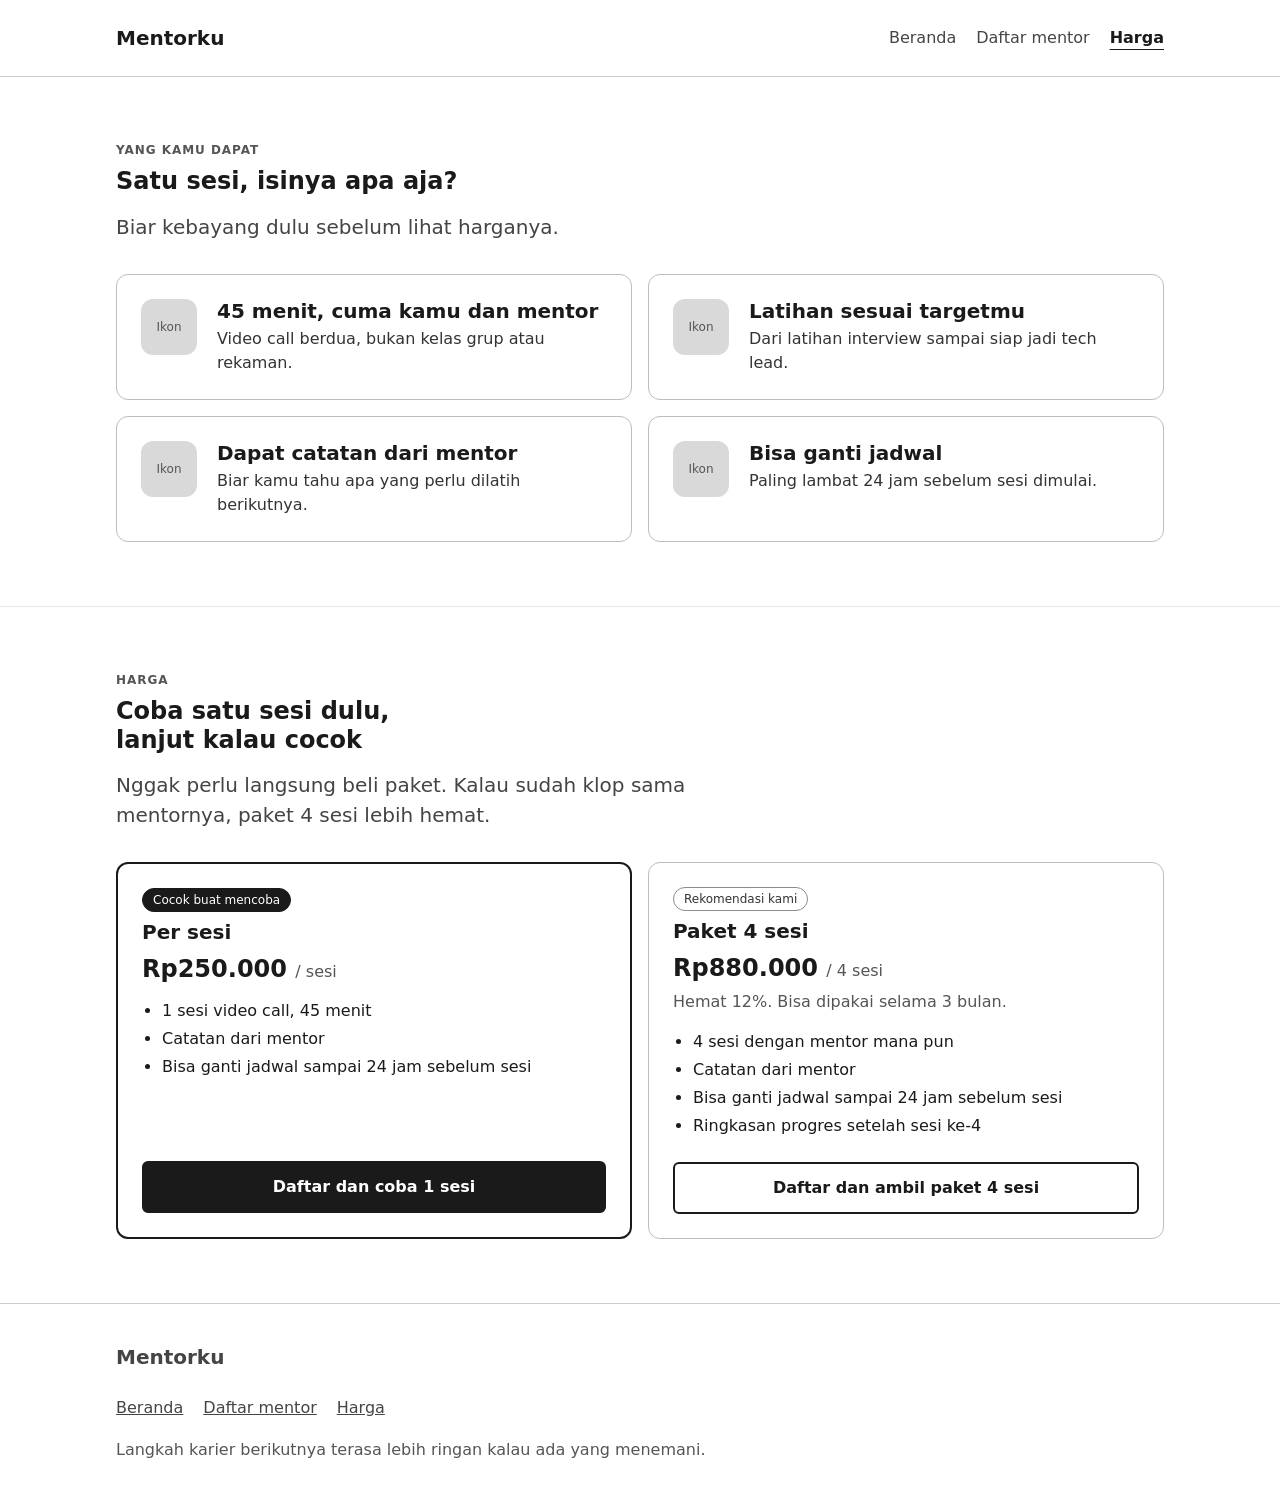
==== commit a60a342a: "Pekan 2: skala huruf, judul dan kartu Harga disamakan; pindah ke pekan 3 dan rencana halaman diperba" ====
--- a/website/harga.html
+++ b/website/harga.html
@@ -72,7 +72,7 @@
     <!-- 2. Harga: 1 sesi paling menonjol dengan tombol Daftar (aksi utama), Paket 4 sesi tetap terlihat dengan label rekomendasi · M2 -->
     <section class="section" aria-labelledby="harga-title">
       <div class="container">
-        <div class="section-head section-head-center">
+        <div class="section-head">
           <p class="about-kicker">Harga</p>
           <h2 id="harga-title" class="title-lines"><span>Coba satu sesi dulu,</span> <span>lanjut kalau cocok</span></h2>
           <p class="lead">Nggak perlu langsung beli paket. Kalau sudah klop sama mentornya, paket 4 sesi lebih hemat.</p>
--- a/website/style.css
+++ b/website/style.css
@@ -2389,3 +2389,225 @@
     row-gap: 16px;
   }
 }
+
+/* ===== Skala ukuran huruf (kelipatan 4), sama di HP dan desktop =====
+   12 : label kecil dan keterangan (label di atas judul, jabatan, bidang, topik, satuan statistik)
+   16 : teks isi (paragraf, daftar, tombol, link, angka statistik)
+   20 : judul kartu (nama mentor, nama bidang, nama paket, judul benefit, kutipan utama)
+   24 : judul section
+   28 : judul halaman dan harga */
+
+/* 28 */
+h1,
+.price,
+.plan:not(.plan-main) .price {
+  font-size: 28px;
+}
+
+/* 24 */
+h2 {
+  font-size: 24px;
+}
+
+/* 20 */
+h3,
+.h3-size,
+.benefit-row h2,
+.hero-photo-name,
+.quote-feature blockquote p,
+.logo {
+  font-size: 20px;
+}
+
+/* 16 */
+body,
+p,
+.lead,
+.about-lead,
+.quote p,
+.cta-strip p,
+.benefit-row p,
+#mentor-list .mentor-card > p,
+.result-count,
+.chip span,
+.hero-more,
+.about-jump,
+.price span,
+.stats strong,
+#mentor-list .stats-spread strong {
+  font-size: 16px;
+}
+
+/* 12 */
+.about-kicker,
+.about-label,
+.muted,
+.tag,
+#mentor-list .tags .tag,
+.tag-under-name,
+#mentor-list .tag-under-name,
+#mentor-list .mentor-card-top .muted,
+#mentor-list .mentor-card > div:not(.mentor-card-top) > .muted,
+.stats,
+.hero-stats,
+#mentor-list .stats-spread,
+.bidang-tile p,
+.quote footer,
+.ph,
+.bidang-img,
+.benefit-icon,
+.ph-avatar-sm {
+  font-size: 12px;
+}
+
+@media (max-width: 719px) {
+  h1,
+  .price,
+  .plan:not(.plan-main) .price {
+    font-size: 28px;
+  }
+
+  h2 {
+    font-size: 24px;
+  }
+
+  h3,
+  .h3-size,
+  .benefit-row h2 {
+    font-size: 20px;
+  }
+
+  .about-lead,
+  .benefit-row p {
+    font-size: 16px;
+  }
+
+  .bidang-tile p,
+  .bidang-img,
+  .benefit-icon {
+    font-size: 12px;
+  }
+}
+
+/* Harga: kartu harga selebar halaman dan mulai dari garis kiri judul, sama seperti kartu di halaman lain.
+   Tinggi kartu mengikuti isinya, jadi tidak ada ruang kosong di atas tombol. Harga 24px (skala v2). */
+.plans {
+  max-width: none;
+  margin: 0;
+  align-items: stretch;
+}
+
+.plan,
+.plan-main {
+  min-height: 0;
+}
+
+/* Kedua kartu sama tinggi; tombol menempel di dasar kartu supaya sejajar */
+.plan-cta,
+.plan .btn {
+  margin-top: auto;
+}
+
+.plan h3 {
+  margin-bottom: 4px;
+}
+
+.price,
+.plan:not(.plan-main) .price {
+  font-size: 24px;
+}
+
+@media (max-width: 719px) {
+  .price,
+  .plan:not(.plan-main) .price {
+    font-size: 24px;
+  }
+}
+
+/* ===== Skala ukuran huruf v2: keterbacaan =====
+   12 : hanya label kapital dan tag topik
+   16 : teks isi dan keterangan (jabatan, deskripsi bidang, rating, catatan harga); keterangan dibedakan lewat warna abu
+   20 : judul kartu dan paragraf pembuka di bawah judul
+   24 : judul section
+   32 : judul halaman */
+
+h1 {
+  font-size: 32px;
+}
+
+.lead,
+.about-lead,
+.section-head .lead,
+.hero .lead {
+  font-size: 20px;
+}
+
+.muted,
+.tag-under-name,
+#mentor-list .tag-under-name,
+#mentor-list .mentor-card-top .muted,
+#mentor-list .mentor-card > div:not(.mentor-card-top) > .muted,
+.stats,
+.hero-stats,
+#mentor-list .stats-spread,
+.bidang-tile p,
+.quote footer {
+  font-size: 16px;
+}
+
+/* tetap 12: label kapital dan tag topik */
+.about-kicker,
+.about-label,
+.tag,
+#mentor-list .tags .tag {
+  font-size: 12px;
+}
+
+@media (max-width: 719px) {
+  h1 {
+    font-size: 32px;
+  }
+
+  .lead,
+  .about-lead,
+  .section-head .lead,
+  .hero .lead {
+    font-size: 20px;
+  }
+
+  .bidang-tile p {
+    font-size: 16px;
+  }
+}
+
+/* Statistik kartu mentor: boleh turun baris supaya teks 16px tidak keluar dari kartu */
+#mentor-list .stats-spread {
+  flex-wrap: wrap;
+  justify-content: flex-start;
+  gap: 4px 16px;
+}
+
+/* Harga: catatan "Hemat 12%" menempel ke harganya, jarak ke daftar isi sama dengan kartu Per sesi */
+.plan .muted {
+  margin: 0;
+}
+
+/* Judul: semua judul section dan judul halaman 24px; hanya judul Hero Beranda 32px */
+h1 {
+  font-size: 24px;
+  line-height: 1.2;
+}
+
+.hero h1 {
+  font-size: 32px;
+}
+
+@media (max-width: 719px) {
+  h1 {
+    font-size: 24px;
+  }
+
+  .hero h1 {
+    font-size: 32px;
+  }
+}
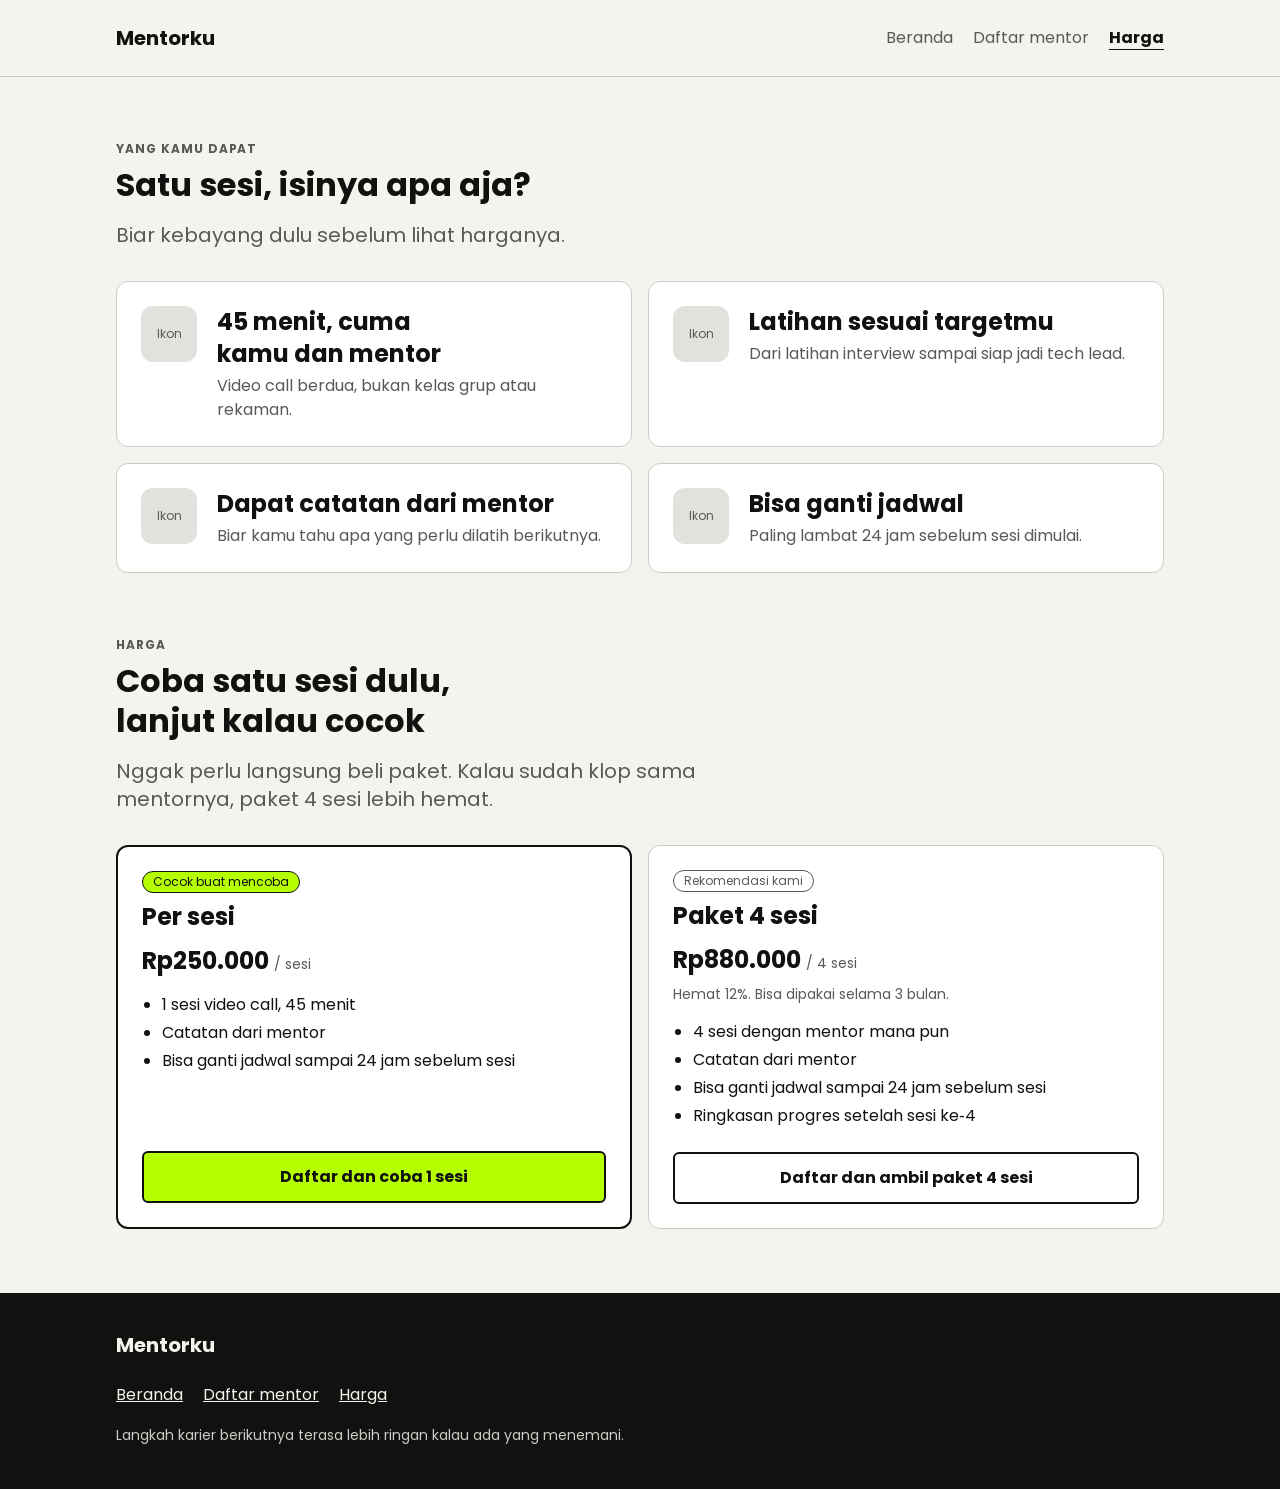
==== commit 7198037a: "Pekan 3: typography dan warna (Poppins, type scale, palet), high fidelity ketiga halaman, polish dan" ====
--- a/website/harga.html
+++ b/website/harga.html
@@ -4,6 +4,9 @@
   <meta charset="utf-8">
   <meta name="viewport" content="width=device-width, initial-scale=1">
   <title>Harga · Mentorku</title>
+  <link rel="preconnect" href="https://fonts.googleapis.com">
+  <link rel="preconnect" href="https://fonts.gstatic.com" crossorigin>
+  <link rel="stylesheet" href="https://fonts.googleapis.com/css2?family=Poppins:wght@400;500;600;700&display=swap">
   <link rel="stylesheet" href="../tokens.css">
   <link rel="stylesheet" href="style.css">
 </head>
--- a/website/style.css
+++ b/website/style.css
@@ -10,11 +10,11 @@
 
 body {
   margin: 0;
-  font-family: system-ui, sans-serif;
+  font-family: "Poppins", system-ui, sans-serif;
   font-size: 16px;
   line-height: 1.5;
-  color: #1a1a1a;
-  background: #ffffff;
+  color: #111110;
+  background: #FFFFFF;
 }
 
 img {
@@ -26,7 +26,7 @@
 }
 
 :focus-visible {
-  outline: 3px solid #1a1a1a;
+  outline: 3px solid #111110;
   outline-offset: 2px;
 }
 
@@ -83,18 +83,18 @@
 
 .lead {
   font-size: 18px;
-  color: #444444;
+  color: #595958;
 }
 
 .muted {
-  color: #555555;
+  color: #595958;
   font-size: 14px;
 }
 
 /* Header dan footer */
 
 .site-header {
-  border-bottom: 1px solid #cccccc;
+  border-bottom: 1px solid #CCCBC7;
 }
 
 .site-header .container {
@@ -126,11 +126,11 @@
   display: inline-block;
   padding: 10px 0;
   text-decoration: none;
-  color: #444444;
+  color: #595958;
 }
 
 .nav a[aria-current="page"] {
-  color: #1a1a1a;
+  color: #111110;
   font-weight: 700;
   text-decoration: underline;
   text-underline-offset: 6px;
@@ -138,7 +138,7 @@
 
 .site-footer {
   margin-top: 64px;
-  border-top: 1px solid #cccccc;
+  border-top: 1px solid #CCCBC7;
   padding: 32px 0;
 }
 
@@ -159,7 +159,7 @@
 .site-footer a {
   display: inline-block;
   padding: 6px 0;
-  color: #444444;
+  color: #595958;
 }
 
 /* Section */
@@ -169,7 +169,7 @@
 }
 
 .section + .section {
-  border-top: 1px solid #e6e6e6;
+  border-top: 1px solid #CCCBC7;
 }
 
 .section-head {
@@ -183,8 +183,8 @@
   display: flex;
   align-items: center;
   justify-content: center;
-  background: #d9d9d9;
-  color: #555555;
+  background: #CCCBC7;
+  color: #595958;
   font-size: 13px;
   text-align: center;
   padding: 8px;
@@ -210,10 +210,10 @@
   justify-content: center;
   min-height: 48px;
   padding: 12px 24px;
-  border: 2px solid #1a1a1a;
+  border: 2px solid #111110;
   border-radius: 6px;
-  background: #1a1a1a;
-  color: #ffffff;
+  background: #111110;
+  color: #FFFFFF;
   font: inherit;
   font-weight: 700;
   text-decoration: none;
@@ -221,8 +221,8 @@
 }
 
 .btn-secondary {
-  background: #ffffff;
-  color: #1a1a1a;
+  background: #FFFFFF;
+  color: #111110;
 }
 
 .btn-text {
@@ -238,10 +238,10 @@
 /* Kartu */
 
 .card {
-  border: 1px solid #bdbdbd;
+  border: 1px solid #CCCBC7;
   border-radius: 8px;
   padding: 20px;
-  background: #ffffff;
+  background: #FFFFFF;
 }
 
 .grid {
@@ -262,10 +262,10 @@
 .tag {
   display: inline-block;
   padding: 2px 10px;
-  border: 1px solid #8c8c8c;
+  border: 1px solid #595958;
   border-radius: 999px;
   font-size: 13px;
-  color: #333333;
+  color: #595958;
 }
 
 .tags {
@@ -285,11 +285,11 @@
   padding: 0;
   list-style: none;
   font-size: 14px;
-  color: #333333;
+  color: #595958;
 }
 
 .stats strong {
-  color: #1a1a1a;
+  color: #111110;
 }
 
 /* Beranda: hero */
@@ -322,7 +322,7 @@
   display: flex;
   align-items: center;
   gap: 16px;
-  border: 1px solid #bdbdbd;
+  border: 1px solid #CCCBC7;
   border-radius: 8px;
   padding: 12px 16px;
 }
@@ -357,7 +357,7 @@
 
 .quote footer {
   font-size: 14px;
-  color: #555555;
+  color: #595958;
 }
 
 /* Ajakan */
@@ -376,7 +376,7 @@
 .search {
   display: grid;
   gap: 16px;
-  border: 1px solid #bdbdbd;
+  border: 1px solid #CCCBC7;
   border-radius: 8px;
   padding: 20px;
 }
@@ -399,11 +399,11 @@
   width: 100%;
   min-height: 48px;
   padding: 10px 12px;
-  border: 1px solid #757575;
+  border: 1px solid #595958;
   border-radius: 6px;
   font: inherit;
-  background: #ffffff;
-  color: #1a1a1a;
+  background: #FFFFFF;
+  color: #111110;
 }
 
 .result-count {
@@ -412,7 +412,7 @@
 }
 
 .empty {
-  border: 1px dashed #8c8c8c;
+  border: 1px dashed #595958;
   border-radius: 8px;
   padding: 32px 20px;
   text-align: center;
@@ -424,7 +424,7 @@
   width: min(560px, calc(100% - 32px));
   max-height: calc(100% - 32px);
   padding: 0;
-  border: 2px solid #1a1a1a;
+  border: 2px solid #111110;
   border-radius: 8px;
 }
 
@@ -453,9 +453,9 @@
   margin: -8px -8px 0 0;
   min-width: 44px;
   min-height: 44px;
-  border: 1px solid #8c8c8c;
+  border: 1px solid #595958;
   border-radius: 6px;
-  background: #ffffff;
+  background: #FFFFFF;
   font: inherit;
   cursor: pointer;
 }
@@ -468,7 +468,7 @@
 }
 
 .detail-stats div {
-  border: 1px solid #bdbdbd;
+  border: 1px solid #CCCBC7;
   border-radius: 6px;
   padding: 10px;
   text-align: center;
@@ -476,7 +476,7 @@
 
 .detail-stats dt {
   font-size: 13px;
-  color: #555555;
+  color: #595958;
 }
 
 .detail-stats dd {
@@ -532,7 +532,7 @@
 }
 
 .plan-main {
-  border: 3px solid #1a1a1a;
+  border: 3px solid #111110;
   padding: 28px;
 }
 
@@ -541,9 +541,9 @@
 }
 
 .plan-label-strong {
-  background: #1a1a1a;
-  border-color: #1a1a1a;
-  color: #ffffff;
+  background: #111110;
+  border-color: #111110;
+  color: #FFFFFF;
 }
 
 .price {
@@ -560,7 +560,7 @@
 .price span {
   font-size: 16px;
   font-weight: 400;
-  color: #555555;
+  color: #595958;
 }
 
 .plan ul {
@@ -616,7 +616,7 @@
   max-width: 720px;
   margin: 0 auto;
   padding: 40px 24px;
-  border: 2px solid #1a1a1a;
+  border: 2px solid #111110;
   text-align: center;
 }
 
@@ -657,7 +657,7 @@
 }
 
 .plan:not(.plan-main) {
-  border: 3px solid #bdbdbd;
+  border: 3px solid #CCCBC7;
 }
 
 .plan:not(.plan-main) .price {
@@ -694,13 +694,13 @@
   border-radius: 0;
   font-size: 14px;
   font-weight: 600;
-  color: #333333;
+  color: #595958;
 }
 
 .mentor-card:has(.tag-under-name) .stats {
   margin-top: 8px;
   padding-top: 12px;
-  border-top: 1px solid #e6e6e6;
+  border-top: 1px solid #CCCBC7;
 }
 
 .mentor-card:has(.tag-under-name) {
@@ -741,7 +741,7 @@
 
 .stats-spread span {
   font-size: 13px;
-  color: #555555;
+  color: #595958;
 }
 
 .stats-spread {
@@ -861,14 +861,14 @@
 #mentor-list .tag-under-name {
   margin-top: 4px;
   font-size: 13px;
-  color: #444444;
+  color: #595958;
 }
 
 /* baris 2: deskripsi */
 #mentor-list .mentor-card > p {
   margin: 16px 0 0;
   font-size: 15px;
-  color: #333333;
+  color: #595958;
 }
 
 /* baris 3: topik */
@@ -886,7 +886,7 @@
 
 #mentor-list .tags .tag {
   font-size: 12px;
-  color: #444444;
+  color: #595958;
 }
 
 /* baris 4: statistik */
@@ -894,9 +894,9 @@
   flex-wrap: nowrap;
   align-self: end;
   padding-top: 12px;
-  border-top: 1px solid #e6e6e6;
+  border-top: 1px solid #CCCBC7;
   font-size: 13px;
-  color: #555555;
+  color: #595958;
 }
 
 #mentor-list .stats-spread strong {
@@ -923,11 +923,11 @@
 }
 
 #mentor-list .mentor-card-clickable:hover {
-  border-color: #1a1a1a;
+  border-color: #111110;
 }
 
 #mentor-list .mentor-card-clickable:focus-within {
-  outline: 3px solid #1a1a1a;
+  outline: 3px solid #111110;
   outline-offset: 2px;
 }
 
@@ -983,7 +983,7 @@
 .hero-stats {
   margin-top: 4px;
   font-size: 13px;
-  color: #555555;
+  color: #595958;
 }
 
 .hero-more {
@@ -1026,22 +1026,22 @@
   align-items: center;
   min-height: 44px;
   padding: 8px 16px;
-  border: 1px solid #757575;
+  border: 1px solid #595958;
   border-radius: 999px;
-  background: #ffffff;
+  background: #FFFFFF;
   font-size: 14px;
   cursor: pointer;
 }
 
 .chip input:checked + span {
-  background: #1a1a1a;
-  border-color: #1a1a1a;
-  color: #ffffff;
+  background: #111110;
+  border-color: #111110;
+  color: #FFFFFF;
   font-weight: 600;
 }
 
 .chip input:focus-visible + span {
-  outline: 3px solid #1a1a1a;
+  outline: 3px solid #111110;
   outline-offset: 2px;
 }
 
@@ -1123,7 +1123,7 @@
 }
 
 .bidang-item:hover {
-  border-color: #1a1a1a;
+  border-color: #111110;
 }
 
 .bidang-more {
@@ -1143,13 +1143,13 @@
   border-bottom: 2px solid transparent;
   border-radius: 0;
   background: none;
-  color: #444444;
+  color: #595958;
 }
 
 .chip input:checked + span {
   background: none;
-  color: #1a1a1a;
-  border-bottom-color: #1a1a1a;
+  color: #111110;
+  border-bottom-color: #111110;
   font-weight: 700;
 }
 
@@ -1165,13 +1165,13 @@
 .bidang-card {
   margin: 0;
   padding: 20px;
-  border: 1px solid #bdbdbd;
+  border: 1px solid #CCCBC7;
   border-radius: 8px;
-  background: #ffffff;
+  background: #FFFFFF;
 }
 
 .bidang-card:hover {
-  border-color: #1a1a1a;
+  border-color: #111110;
 }
 
 .bidang-list > li {
@@ -1216,7 +1216,7 @@
 }
 
 .bidang-tile:hover .bidang-img {
-  outline: 2px solid #1a1a1a;
+  outline: 2px solid #111110;
   outline-offset: 2px;
 }
 
@@ -1264,10 +1264,10 @@
     gap: 8px;
     min-height: 44px;
     padding: 8px 14px;
-    border: 1px solid #757575;
+    border: 1px solid #595958;
     border-radius: 6px;
-    background: #ffffff;
-    color: #1a1a1a;
+    background: #FFFFFF;
+    color: #111110;
     font: inherit;
     font-weight: 600;
     cursor: pointer;
@@ -1279,7 +1279,7 @@
     display: block;
     width: 16px;
     height: 2px;
-    background: #1a1a1a;
+    background: #111110;
   }
 
   .nav-toggle-bars {
@@ -1317,7 +1317,7 @@
   }
 
   .nav ul li + li {
-    border-top: 1px solid #e6e6e6;
+    border-top: 1px solid #CCCBC7;
   }
 
   .nav a {
@@ -1366,8 +1366,8 @@
     z-index: 20;
     width: min(300px, 80vw);
     padding: 16px 24px;
-    background: #ffffff;
-    border-left: 1px solid #bdbdbd;
+    background: #FFFFFF;
+    border-left: 1px solid #CCCBC7;
     overflow-y: auto;
   }
 
@@ -1539,7 +1539,7 @@
 .benefit-row p {
   margin: 0;
   font-size: 16px;
-  color: #333333;
+  color: #595958;
 }
 
 /* Daftar mentor: penanda kartu bisa diklik, panah ↗ di kanan atas foto */
@@ -1557,16 +1557,16 @@
   width: 36px;
   height: 36px;
   border-radius: 50%;
-  background: #ffffff;
-  color: #1a1a1a;
+  background: #FFFFFF;
+  color: #111110;
   font-size: 18px;
   font-weight: 700;
   line-height: 1;
 }
 
 #mentor-list .mentor-card-clickable:hover .card-arrow {
-  background: #1a1a1a;
-  color: #ffffff;
+  background: #111110;
+  color: #FFFFFF;
 }
 
 /* Panah ↗ hanya di HP (tanpa hover); di desktop penandanya hover pada kartu */
@@ -1582,13 +1582,13 @@
   padding: 10px 0;
   font-size: 14px;
   font-weight: 400;
-  color: #555555;
+  color: #595958;
   text-decoration: underline;
   text-underline-offset: 4px;
 }
 
 .hero-more:hover {
-  color: #1a1a1a;
+  color: #111110;
 }
 
 /* Hero: mentor dan link "Lihat semua mentor" dikelompokkan dalam satu region (common region).
@@ -1597,7 +1597,7 @@
   gap: 0;
   padding: 8px 20px 4px;
   border-radius: 12px;
-  background: #f2f2f2;
+  background: #CCCBC7;
 }
 
 .hero-side .hero-mentors {
@@ -1612,15 +1612,15 @@
 }
 
 .hero-side .hero-mentor + .hero-mentor {
-  border-top: 1px solid #d0d0d0;
+  border-top: 1px solid #CCCBC7;
 }
 
 .hero-side .hero-mentor .ph-avatar {
-  background: #d0d0d0;
+  background: #CCCBC7;
 }
 
 .hero-side .hero-more {
-  border-top: 1px solid #d0d0d0;
+  border-top: 1px solid #CCCBC7;
   justify-self: stretch;
   text-align: right;
   padding: 12px 0;
@@ -1635,13 +1635,13 @@
   margin-top: 24px;
   padding: 16px 20px;
   border-radius: 8px;
-  background: #f2f2f2;
+  background: #CCCBC7;
 }
 
 .cta-strip p {
   margin: 0;
   font-size: 16px;
-  color: #333333;
+  color: #595958;
 }
 
 @media (min-width: 720px) {
@@ -1664,7 +1664,7 @@
   font-weight: 700;
   letter-spacing: 0.08em;
   text-transform: uppercase;
-  color: #555555;
+  color: #595958;
 }
 
 .about-manifesto {
@@ -1685,14 +1685,14 @@
 
 .about-col {
   padding: 20px;
-  border: 1px dashed #8c8c8c;
+  border: 1px dashed #595958;
   border-radius: 8px;
-  color: #555555;
+  color: #595958;
 }
 
 .about-col-strong {
-  border: 2px solid #1a1a1a;
-  color: #1a1a1a;
+  border: 2px solid #111110;
+  color: #111110;
 }
 
 .about-col li + li {
@@ -1702,7 +1702,7 @@
 .about-story {
   margin: 0;
   padding-top: 24px;
-  border-top: 1px solid #bdbdbd;
+  border-top: 1px solid #CCCBC7;
 }
 
 .about-steps {
@@ -1735,8 +1735,8 @@
 .kicker-num {
   margin-right: 8px;
   padding: 0 4px;
-  border: 1px solid #1a1a1a;
-  color: #1a1a1a;
+  border: 1px solid #111110;
+  color: #111110;
 }
 
 .section-head .about-kicker {
@@ -1758,7 +1758,7 @@
   align-content: space-between;
   gap: 24px;
   padding: 24px;
-  border: 2px solid #1a1a1a;
+  border: 2px solid #111110;
   border-radius: 8px;
 }
 
@@ -1871,7 +1871,7 @@
     min-height: 44px;
     font-size: 16px;
     font-weight: 400;
-    color: #555555;
+    color: #595958;
     text-underline-offset: 4px;
   }
 }
@@ -1892,7 +1892,7 @@
 }
 
 .hero-arrow:focus-visible {
-  outline: 3px solid #1a1a1a;
+  outline: 3px solid #111110;
   outline-offset: 2px;
 }
 
@@ -1928,7 +1928,7 @@
   max-width: calc(100% - 140px);
   padding: 14px 16px;
   border-radius: 12px;
-  background: #ffffff;
+  background: #FFFFFF;
 }
 
 .hero-photo-card p {
@@ -1951,10 +1951,10 @@
 .hero-arrow {
   width: 48px;
   height: 48px;
-  border: 1px solid #1a1a1a;
+  border: 1px solid #111110;
   border-radius: 50%;
-  background: #ffffff;
-  color: #1a1a1a;
+  background: #FFFFFF;
+  color: #111110;
   font: inherit;
   font-size: 20px;
   cursor: pointer;
@@ -2050,7 +2050,7 @@
     right: 16px;
     width: 32px;
     height: 32px;
-    border: 1px solid #bdbdbd;
+    border: 1px solid #CCCBC7;
     font-size: 16px;
   }
 
@@ -2109,12 +2109,12 @@
   padding: 12px 0;
   min-height: 44px;
   font-size: 16px;
-  color: #555555;
+  color: #595958;
   text-underline-offset: 4px;
 }
 
 .about-jump:hover {
-  color: #1a1a1a;
+  color: #111110;
 }
 
 /* ===== Kelompok elemen: fungsi sama, tampilan sama (similarity) =====
@@ -2150,13 +2150,13 @@
 .benefit-row,
 .plan:not(.plan-main),
 #mentor-list .mentor-card {
-  border: 1px solid #bdbdbd;
+  border: 1px solid #CCCBC7;
 }
 
 .about-col-strong,
 .quote-feature,
 .plan-main {
-  border: 2px solid #1a1a1a;
+  border: 2px solid #111110;
 }
 
 #mentor-list .mentor-card {
@@ -2187,26 +2187,26 @@
   padding: 12px 0;
   font-size: 16px;
   font-weight: 400;
-  color: #555555;
+  color: #595958;
   text-decoration: underline;
   text-underline-offset: 4px;
 }
 
 .hero-more:hover,
 .about-jump:hover {
-  color: #1a1a1a;
+  color: #111110;
 }
 
 /* 4. Angka statistik mentor (rating, sesi, pengalaman): ukuran sama di Hero dan Daftar mentor */
 .stats {
   font-size: 13px;
-  color: #555555;
+  color: #595958;
 }
 
 .stats strong,
 #mentor-list .stats-spread strong {
   font-size: 15px;
-  color: #1a1a1a;
+  color: #111110;
 }
 
 @media (max-width: 719px) {
@@ -2611,3 +2611,728 @@
     font-size: 32px;
   }
 }
+
+
+/* ===================================================================
+   HIGH FIDELITY (pekan 3): typography dan warna dari CLAUDE.md bagian 5
+   Font  : Poppins
+   Palet : versi kedua (latar #F4F3EE, keterangan #595958, garis input #868582,
+           garis kartu #CCCBC7, placeholder #E2E1DD, sukses #2E7D32, error #C0392B)
+           dengan aksen hitam #111110 dan hijau neon #B5FF00:
+           hitam untuk teks, garis tombol, dan section tegas (Hero, kotak ajakan, footer);
+           hijau untuk tombol utama, label pilihan utama, dan menu aktif, selalu dengan teks hitam
+   =================================================================== */
+
+body {
+  background: #FFFFFF;
+  color: #111110;
+  font-family: "Poppins", system-ui, sans-serif;
+}
+
+/* --- Type scale (ukuran / line-height) --- */
+
+/* Judul halaman: hanya Hero */
+.hero h1 {
+  font-size: 40px;
+  line-height: 48px;
+}
+
+/* Judul section */
+h1,
+h2 {
+  font-size: 32px;
+  line-height: 40px;
+}
+
+/* Subjudul: judul kartu, harga, kutipan utama */
+h3,
+.h3-size,
+.benefit-row h2,
+.hero-photo-name,
+.price,
+.plan:not(.plan-main) .price,
+.quote-feature blockquote p {
+  font-size: 24px;
+  line-height: 32px;
+}
+
+/* Teks pembuka */
+.lead,
+.about-lead,
+.section-head .lead,
+.hero .lead,
+.logo {
+  font-size: 20px;
+  line-height: 28px;
+}
+
+/* Body */
+body,
+p,
+li,
+.btn,
+.quote p,
+.cta-strip p,
+.benefit-row p,
+#mentor-list .mentor-card > p,
+.result-count,
+.chip span,
+.hero-more,
+.about-jump,
+.stats strong,
+#mentor-list .stats-spread strong {
+  font-size: 16px;
+  line-height: 24px;
+}
+
+/* Teks kecil: keterangan */
+.muted,
+.stats,
+.hero-stats,
+#mentor-list .stats-spread,
+.tag-under-name,
+#mentor-list .tag-under-name,
+#mentor-list .mentor-card-top .muted,
+#mentor-list .mentor-card > div:not(.mentor-card-top) > .muted,
+.bidang-tile p,
+.quote footer,
+.price span {
+  font-size: 14px;
+  line-height: 20px;
+}
+
+/* Label */
+.about-kicker,
+.about-label,
+.tag,
+#mentor-list .tags .tag,
+.plan-label,
+.ph,
+.bidang-img,
+.benefit-icon {
+  font-size: 12px;
+  line-height: 16px;
+}
+
+/* Judul tetap memakai line-height di atas, angka statistik tetap tebal */
+.stats strong,
+#mentor-list .stats-spread strong {
+  font-weight: 600;
+}
+
+@media (max-width: 719px) {
+  .hero h1 {
+    font-size: 32px;
+    line-height: 40px;
+  }
+
+  h1,
+  h2 {
+    font-size: 24px;
+    line-height: 32px;
+  }
+
+  h3,
+  .h3-size,
+  .benefit-row h2,
+  .hero-photo-name,
+  .price,
+  .plan:not(.plan-main) .price,
+  .quote-feature blockquote p {
+    font-size: 20px;
+    line-height: 28px;
+  }
+
+  .lead,
+  .about-lead,
+  .section-head .lead,
+  .hero .lead,
+  .benefit-row p {
+    font-size: 20px;
+    line-height: 28px;
+  }
+
+  .benefit-row p {
+    font-size: 16px;
+    line-height: 24px;
+  }
+
+  .bidang-tile p {
+    font-size: 14px;
+    line-height: 20px;
+  }
+}
+
+/* Hero: baris judul diatur per frasa, tidak dibatasi lebar karakter (Poppins lebih lebar dari font sistem) */
+.hero h1 {
+  max-width: none;
+}
+
+
+/* --- Palet: latar, dan aksen lime hanya untuk aksi utama --- */
+body {
+  background: #F4F3EE;
+  color: #111110;
+}
+
+.site-header,
+.nav {
+  background: #F4F3EE;
+}
+
+/* Tombol utama: lime dengan garis dan teks #111110 (15,6:1) */
+.btn {
+  background: #B5FF00;
+  border: 2px solid #111110;
+  color: #111110;
+}
+
+.btn:hover {
+  background: #111110;
+  border-color: #111110;
+  color: #B5FF00;
+}
+
+/* Tombol sekunder: tanpa lime, cukup garis #111110 */
+.btn-secondary {
+  background: #FFFFFF;
+  border: 2px solid #111110;
+  color: #111110;
+}
+
+.btn-secondary:hover {
+  background: #CCCBC7;
+  color: #111110;
+}
+
+/* Link: lime tidak terbaca sebagai teks (1,03:1), jadi link memakai warna teks dengan garis bawah */
+.hero-more,
+.about-jump {
+  color: #111110;
+  text-decoration-thickness: 1px;
+}
+
+.hero-more:hover,
+.about-jump:hover {
+  color: #111110;
+  text-decoration-thickness: 2px;
+}
+
+/* Kartu Per sesi: pilihan utama di Harga */
+.plan-main {
+  border: 2px solid #111110;
+}
+
+.plan-label-strong {
+  background: #B5FF00;
+  border: 1px solid #111110;
+  color: #111110;
+}
+
+/* Fokus keyboard memakai warna teks, karena lime tidak terlihat di atas latar */
+:focus-visible,
+.chip input:focus-visible + span,
+.hero-arrow:focus-visible,
+#mentor-list .mentor-card-clickable:focus-within {
+  outline-color: #111110;
+}
+
+/* Tombol panah Hero */
+.hero-arrow {
+  border: 1px solid #111110;
+  background: #FFFFFF;
+  color: #111110;
+}
+
+.hero-arrow:hover {
+  background: #B5FF00;
+}
+
+/* Kartu mentor bisa diklik */
+#mentor-list .mentor-card-clickable:hover {
+  border-color: #111110;
+}
+
+.card-arrow {
+  border: 1px solid #111110;
+  color: #111110;
+}
+
+#mentor-list .mentor-card-clickable:hover .card-arrow {
+  background: #B5FF00;
+  color: #111110;
+}
+
+
+/* --- Palet Paper Cream: variasi section --- */
+
+/* Garis input: Warm Brown supaya kolom terlihat (5,9:1); Paper Shadow hanya untuk garis dekoratif */
+input,
+.field input {
+  border-color: #868582;
+}
+
+
+/* Section tegas: latar Vinyl Black */
+.hero,
+.site-footer {
+  background: #111110;
+  color: #F4F3EE;
+}
+
+.hero h1,
+.hero .lead,
+.hero .hero-more,
+.site-footer .logo,
+.site-footer a {
+  color: #F4F3EE;
+}
+
+.hero .lead,
+.site-footer .muted {
+  color: #CCCBC7;
+}
+
+.hero .btn,
+.cta-strip .btn {
+  border-color: #B5FF00;
+}
+
+.hero .btn:hover,
+.cta-strip .btn:hover {
+  background: #F4F3EE;
+  border-color: #F4F3EE;
+  color: #111110;
+}
+
+.hero .hero-more:hover,
+.site-footer a:hover {
+  color: #B5FF00;
+}
+
+.hero :focus-visible,
+.site-footer :focus-visible,
+.cta-strip :focus-visible {
+  outline-color: #B5FF00;
+}
+
+.site-footer {
+  border-top: 0;
+}
+
+/* Kotak ajakan di bawah testimoni: blok hitam, tombol lime */
+.cta-strip {
+  background: #111110;
+}
+
+.cta-strip p {
+  color: #F4F3EE;
+}
+
+
+/* Section berwarna tidak butuh garis pemisah */
+.section + .section,
+.hero + .section {
+  border-top: 0;
+}
+
+/* Desktop: kartu info mentor di Hero tetap putih dengan teks hitam */
+.hero .hero-photo-card,
+.hero .hero-photo-card .stats strong {
+  color: #111110;
+}
+
+.hero .hero-photo-card .muted,
+.hero .hero-photo-card .hero-stats {
+  color: #595958;
+}
+
+/* HP: info mentor Hero berada di bawah foto, di atas latar hitam */
+@media (max-width: 719px) {
+  .hero .hero-photo-card,
+  .hero .hero-photo-card .hero-stats,
+  .hero .hero-photo-card .stats strong {
+    color: #F4F3EE;
+  }
+
+  .hero .hero-photo-card .muted {
+    color: #CCCBC7;
+  }
+}
+
+/* Versi kedua: placeholder foto dan gambar lebih terang dari garis kartu */
+.ph,
+.bidang-img,
+.benefit-icon,
+.ph-avatar {
+  background: #E2E1DD;
+}
+
+/* ===== Hover: semuanya hijau neon #B5FF00 =====
+   Di atas latar hitam, hijau tampil sebagai warna teks (15,5:1).
+   Di atas latar terang juga teks hijau neon (pilihan peserta; kontras 1,03:1, dicek di 3.5). */
+
+/* Tombol utama: hijau jadi garis dan teks di atas hitam */
+.btn:hover,
+.hero .btn:hover,
+.cta-strip .btn:hover {
+  background: #111110;
+  border-color: #B5FF00;
+  color: #B5FF00;
+}
+
+/* Tombol sekunder dan tombol panah: latar hijau, teks hitam */
+.btn-secondary:hover,
+.hero-arrow:hover {
+  background: #B5FF00;
+  border-color: #111110;
+  color: #111110;
+}
+
+/* Link di latar hitam: teks hijau */
+.hero .hero-more:hover,
+.site-footer a:hover {
+  color: #B5FF00;
+}
+
+/* Link dan menu di latar terang: hanya warna teks yang berubah.
+   Cek kontras 3.5: hijau neon di latar terang 1,09:1 (tidak lolos), diganti peserta ke #4F7000 (5,2:1). */
+.about-jump:hover,
+.nav a:hover {
+  background: none;
+  color: #4F7000;
+}
+
+/* Kartu mentor dan kartu bidang: penanda hijau saat di-hover */
+#mentor-list .mentor-card-clickable:hover .card-arrow {
+  background: #B5FF00;
+  color: #111110;
+}
+
+.bidang-tile:hover h3 {
+  background: none;
+  color: #4F7000;
+  text-decoration: none;
+}
+
+.bidang-tile:hover .bidang-img {
+  outline: 2px solid #111110;
+}
+
+/* Hover: garis di latar terang memakai warna yang sama dengan hover teks di latar terang (#4F7000) */
+.btn-secondary:hover,
+.hero-arrow:hover,
+#mentor-list .mentor-card-clickable:hover,
+#mentor-list .mentor-card-clickable:hover .card-arrow {
+  border-color: #4F7000;
+}
+
+.bidang-tile:hover .bidang-img {
+  outline-color: #4F7000;
+}
+
+.hero-more:hover,
+.site-footer a:hover {
+  text-decoration-color: #B5FF00;
+}
+
+.about-jump:hover {
+  text-decoration-color: #4F7000;
+}
+
+/* Cerita user: layout tetap (satu testimoni besar, dua di samping), warna kartu besar disamakan dengan kartu Wulan */
+.quote-feature {
+  background: #FFFFFF;
+  border: 1px solid #CCCBC7;
+}
+
+/* About: kedua kolom kontras memakai warna kartu yang sama (latar putih, garis tipis) */
+.about-col,
+.about-col-strong {
+  background: #FFFFFF;
+  border: 1px solid #CCCBC7;
+}
+
+
+
+/* About (polish 3.4): label kolom kembali jadi label teks biasa seperti "KENAPA MENTORKU ADA",
+   supaya tidak bersaing dengan judul section (hierarchy). Hijau neon hanya untuk aksi utama. */
+.about-col .about-label {
+  color: #595958;
+}
+
+/* Audit 3.4: nilai di luar type scale dan palet dikembalikan ke keputusan bagian 5 */
+#mentor-list .card-arrow {
+  font-size: 16px;
+  line-height: 24px;
+}
+
+.hero-arrow,
+.nav-close {
+  font-size: 20px;
+  line-height: 28px;
+}
+
+.nav-toggle,
+.nav-close,
+input,
+button {
+  color: #111110;
+}
+
+.nav-toggle,
+.nav-close {
+  border-color: #111110;
+}
+
+/* Beranda, Bidang
+   Desktop: grid 3 kolom, gambar persegi panjang mendatar 16:10 supaya section tidak terlalu tinggi.
+   HP: satu baris kartu yang bisa digeser ke samping (seperti filter bidang di Daftar mentor),
+   kartu berikutnya terlihat sebagian sebagai tanda bisa digeser. */
+.bidang-img,
+.bidang-tile .bidang-img {
+  aspect-ratio: 16 / 10;
+  margin-bottom: 12px;
+}
+
+@media (min-width: 720px) {
+  .bidang-list,
+  .bidang-list.plain-list {
+    display: grid;
+    grid-template-columns: repeat(3, 1fr);
+    gap: 32px 16px;
+  }
+}
+
+@media (max-width: 719px) {
+  .bidang-list,
+  .bidang-list.plain-list {
+    display: flex;
+    flex-wrap: nowrap;
+    gap: 16px;
+    overflow-x: auto;
+    scroll-snap-type: x mandatory;
+    margin-right: -16px;
+    padding-right: 16px;
+    padding-bottom: 12px;
+    scrollbar-width: none;
+  }
+
+  .bidang-list::-webkit-scrollbar {
+    display: none;
+  }
+
+  .bidang-list > li {
+    flex: 0 0 70%;
+    scroll-snap-align: start;
+  }
+
+  .bidang-img,
+  .bidang-tile .bidang-img {
+    aspect-ratio: 4 / 3;
+  }
+}
+
+/* Beranda, Bidang: semua kartu bidang dikelompokkan dalam satu wadah hitam.
+   Di dalamnya, setiap kartu (gambar, nama, keterangan) tanpa latar sendiri.
+   Desktop: gambar 1:1. HP: wadah hitam dengan baris kartu yang bisa digeser. */
+.bidang-list,
+.bidang-list.plain-list {
+  padding: 24px;
+  border-radius: 16px;
+  background: #111110;
+}
+
+.bidang-tile {
+  display: block;
+  border-radius: 12px;
+  color: #F4F3EE;
+  text-decoration: none;
+}
+
+.bidang-tile h3 {
+  color: #F4F3EE;
+}
+
+.bidang-tile p,
+.bidang-tile .muted {
+  color: #CCCBC7;
+}
+
+.bidang-tile .bidang-img {
+  margin-bottom: 16px;
+}
+
+@media (min-width: 720px) {
+  .bidang-img,
+  .bidang-tile .bidang-img {
+    aspect-ratio: 1 / 1;
+  }
+}
+
+@media (max-width: 719px) {
+  .bidang-list,
+  .bidang-list.plain-list {
+    margin-right: 0;
+    padding: 16px;
+    scroll-padding: 0 16px;
+  }
+}
+
+/* Hover di wadah hitam: hijau neon (15,5:1) */
+.bidang-tile:hover h3 {
+  color: #B5FF00;
+}
+
+.bidang-tile:hover .bidang-img {
+  outline: 2px solid #B5FF00;
+  outline-offset: 2px;
+}
+
+.bidang-tile:focus-visible {
+  outline: 3px solid #B5FF00;
+  outline-offset: 4px;
+}
+
+/* Beranda, Bidang di HP: satu bidang selebar wadah hitam, dengan tombol panah seperti di Hero */
+.bidang-wrap {
+  position: relative;
+}
+
+.bidang-nav {
+  display: none;
+}
+
+@media (max-width: 719px) {
+  .bidang-list > li {
+    flex: 0 0 100%;
+  }
+
+  .bidang-list,
+  .bidang-list.plain-list {
+    padding-bottom: 80px;
+  }
+
+  .bidang-nav {
+    position: absolute;
+    right: 16px;
+    bottom: 16px;
+    display: flex;
+    gap: 8px;
+  }
+}
+
+/* Jarak antar section: dua section berlatar sama yang bersebelahan tidak menjumlahkan jaraknya (64 + 64 = 128).
+   Jarak antar isi section jadi sama di mana pun: 64px di desktop, 48px di HP,
+   sama dengan jarak dari tepi section hitam (Hero, footer) ke isi section terang. */
+.section:not(.hero) + .section {
+  padding-top: 0;
+}
+
+/* Daftar mentor: list mentor berisi aksi utama (Pesan sesi), jadi dikelompokkan dalam wadah hitam seperti Bidang di Beranda.
+   Kartu di dalamnya tanpa latar sendiri, dipisah garis #595958. Teks terang #F4F3EE (17:1), keterangan #CCCBC7 (11,6:1). */
+.mentor-wrap {
+  margin-top: 32px;
+  padding: 24px;
+  border-radius: 16px;
+  background: #111110;
+}
+
+/* Jumlah hasil di dalam wadah hitam, hijau neon (15,5:1) */
+.mentor-wrap .result-count {
+  margin: 0 0 16px;
+  color: #B5FF00;
+}
+
+#mentor-list .mentor-card {
+  background: transparent;
+  border: 1px solid #595958;
+  color: #F4F3EE;
+}
+
+#mentor-list .mentor-card h3,
+#mentor-list .mentor-card > p,
+#mentor-list .stats-spread strong,
+#mentor-list .stats strong {
+  color: #F4F3EE;
+}
+
+#mentor-list .mentor-card .muted,
+#mentor-list .mentor-card-top .muted,
+#mentor-list .mentor-card > div:not(.mentor-card-top) > .muted,
+#mentor-list .tag-under-name,
+#mentor-list .stats-spread,
+#mentor-list .stats {
+  color: #CCCBC7;
+}
+
+#mentor-list .tags .tag {
+  border-color: #CCCBC7;
+  color: #F4F3EE;
+}
+
+#mentor-list .stats-spread {
+  border-top-color: #595958;
+}
+
+/* Hover dan fokus di wadah hitam: hijau neon (15,5:1) */
+#mentor-list .mentor-card-clickable:hover,
+#mentor-list .mentor-card-clickable:focus-within {
+  border-color: #B5FF00;
+  outline-color: #B5FF00;
+}
+
+#mentor-list .mentor-card-clickable:hover h3 {
+  color: #B5FF00;
+}
+
+#mentor-list .card-arrow {
+  border-color: #111110;
+}
+
+#mentor-list .mentor-card-clickable:hover .card-arrow {
+  background: #B5FF00;
+  border-color: #B5FF00;
+  color: #111110;
+}
+
+@media (max-width: 719px) {
+  .mentor-wrap {
+    padding: 16px;
+  }
+}
+
+/* Beranda, Bidang: panah ↗ di kanan atas gambar (seperti kartu di Daftar mentor) sebagai tanda kartu bisa diklik.
+   Tampil di desktop dan HP. */
+.bidang-img {
+  position: relative;
+}
+
+.bidang-tile .card-arrow {
+  display: flex;
+  position: absolute;
+  top: 12px;
+  right: 12px;
+  width: 36px;
+  height: 36px;
+  border: 1px solid #111110;
+  border-radius: 50%;
+  background: #FFFFFF;
+  color: #111110;
+  font-size: 16px;
+  line-height: 24px;
+  font-weight: 700;
+}
+
+.bidang-tile:hover .card-arrow {
+  background: #B5FF00;
+  border-color: #B5FF00;
+  color: #111110;
+}
+
+/* Panah ↗ di kartu bidang hanya di HP, sama seperti kartu di Daftar mentor; di desktop penandanya hover */
+@media (min-width: 720px) {
+  .bidang-tile .card-arrow {
+    display: none;
+  }
+}
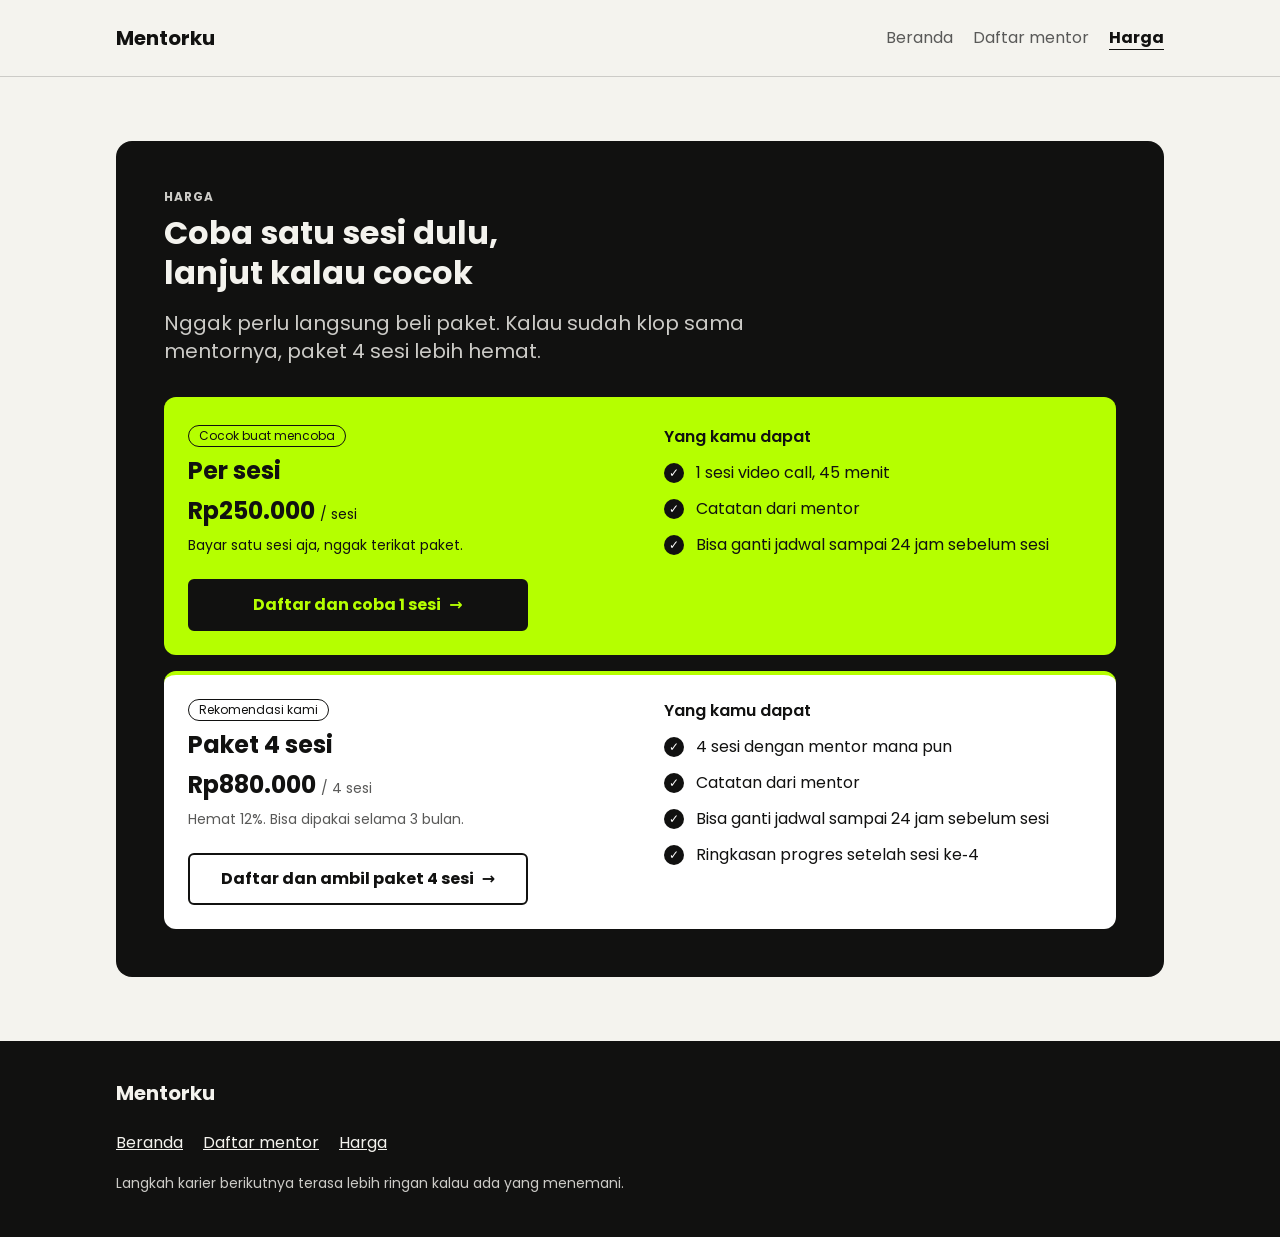
==== commit 4b58262b: "Pekan 3: halaman Harga mengikuti referensi pricing (kotak hitam, kartu mendatar, tanpa section Benef" ====
--- a/website/harga.html
+++ b/website/harga.html
@@ -30,83 +30,55 @@
   </header>
 
   <main>
-    <!-- 1. Benefit: apa saja yang didapat dari sesi · M2 -->
-    <section class="section" aria-labelledby="benefit-title">
+    <!-- Harga (ref. layout pricing bertumpuk): section hitam penuh seperti Hero; section Benefit dihapus karena redundan dengan daftar di kartu; kartu mendatar, info dan tombol di kiri,
+         "Yang kamu dapat" di kanan. Per sesi paling menonjol (kartu hijau), Paket 4 sesi tetap terlihat dengan label rekomendasi · M2 -->
+    <section class="section pricing-section" aria-labelledby="harga-title">
       <div class="container">
-        <div class="section-head">
-          <p class="about-kicker">Yang kamu dapat</p>
-          <h1 id="benefit-title">Satu sesi, isinya apa aja?</h1>
-          <p class="lead">Biar kebayang dulu sebelum lihat harganya.</p>
-        </div>
+        <div class="pricing-box">
+          <div class="section-head">
+            <p class="about-kicker">Harga</p>
+            <h1 id="harga-title" class="title-lines"><span>Coba satu sesi dulu,</span> <span>lanjut kalau cocok</span></h1>
+            <p class="lead">Nggak perlu langsung beli paket. Kalau sudah klop sama mentornya, paket 4 sesi lebih hemat.</p>
+          </div>
 
-        <ul class="benefit-grid plain-list">
-          <li class="card benefit-row">
-            <div class="ph benefit-icon" aria-hidden="true">Ikon</div>
-            <div>
-              <h2 class="h3-size">45 menit, cuma kamu dan mentor</h2>
-              <p>Video call berdua, bukan kelas grup atau rekaman.</p>
-            </div>
-          </li>
-          <li class="card benefit-row">
-            <div class="ph benefit-icon" aria-hidden="true">Ikon</div>
-            <div>
-              <h2 class="h3-size">Latihan sesuai targetmu</h2>
-              <p>Dari latihan interview sampai siap jadi tech lead.</p>
-            </div>
-          </li>
-          <li class="card benefit-row">
-            <div class="ph benefit-icon" aria-hidden="true">Ikon</div>
-            <div>
-              <h2 class="h3-size">Dapat catatan dari mentor</h2>
-              <p>Biar kamu tahu apa yang perlu dilatih berikutnya.</p>
-            </div>
-          </li>
-          <li class="card benefit-row">
-            <div class="ph benefit-icon" aria-hidden="true">Ikon</div>
-            <div>
-              <h2 class="h3-size">Bisa ganti jadwal</h2>
-              <p>Paling lambat 24 jam sebelum sesi dimulai.</p>
-            </div>
-          </li>
-        </ul>
-      </div>
-    </section>
+          <div class="plan-stack">
+            <article class="plan-row plan-row-main" aria-labelledby="plan-sesi">
+              <div class="plan-row-info">
+                <span class="tag plan-label">Cocok buat mencoba</span>
+                <h3 id="plan-sesi">Per sesi</h3>
+                <p class="price">Rp250.000 <span>/ sesi</span></p>
+                <p class="plan-desc">Bayar satu sesi aja, nggak terikat paket.</p>
+                <a class="btn plan-cta" href="../app/daftar.html">Daftar dan coba 1 sesi <span aria-hidden="true">→</span></a>
+              </div>
+              <div class="plan-row-list">
+                <p class="plan-list-title">Yang kamu dapat</p>
+                <ul class="check-list plain-list">
+                  <li>1 sesi video call, 45 menit</li>
+                  <li>Catatan dari mentor</li>
+                  <li>Bisa ganti jadwal sampai 24 jam sebelum sesi</li>
+                </ul>
+              </div>
+            </article>
 
-    <!-- 2. Harga: 1 sesi paling menonjol dengan tombol Daftar (aksi utama), Paket 4 sesi tetap terlihat dengan label rekomendasi · M2 -->
-    <section class="section" aria-labelledby="harga-title">
-      <div class="container">
-        <div class="section-head">
-          <p class="about-kicker">Harga</p>
-          <h2 id="harga-title" class="title-lines"><span>Coba satu sesi dulu,</span> <span>lanjut kalau cocok</span></h2>
-          <p class="lead">Nggak perlu langsung beli paket. Kalau sudah klop sama mentornya, paket 4 sesi lebih hemat.</p>
-        </div>
-
-        <div class="plans">
-          <article class="card plan plan-main" aria-labelledby="plan-sesi">
-            <span class="tag plan-label plan-label-strong">Cocok buat mencoba</span>
-            <h3 id="plan-sesi">Per sesi</h3>
-            <p class="price">Rp250.000 <span>/ sesi</span></p>
-            <ul>
-              <li>1 sesi video call, 45 menit</li>
-              <li>Catatan dari mentor</li>
-              <li>Bisa ganti jadwal sampai 24 jam sebelum sesi</li>
-            </ul>
-            <a class="btn plan-cta" href="../app/daftar.html">Daftar dan coba 1 sesi</a>
-          </article>
-
-          <article class="card plan" aria-labelledby="plan-paket">
-            <span class="tag plan-label">Rekomendasi kami</span>
-            <h3 id="plan-paket">Paket 4 sesi</h3>
-            <p class="price">Rp880.000 <span>/ 4 sesi</span></p>
-            <p class="muted">Hemat 12%. Bisa dipakai selama 3 bulan.</p>
-            <ul>
-              <li>4 sesi dengan mentor mana pun</li>
-              <li>Catatan dari mentor</li>
-              <li>Bisa ganti jadwal sampai 24 jam sebelum sesi</li>
-              <li>Ringkasan progres setelah sesi ke&#8209;4</li>
-            </ul>
-            <a class="btn btn-secondary plan-cta" href="../app/daftar.html?paket=paket-4">Daftar dan ambil paket 4 sesi</a>
-          </article>
+            <article class="plan-row" aria-labelledby="plan-paket">
+              <div class="plan-row-info">
+                <span class="tag plan-label">Rekomendasi kami</span>
+                <h3 id="plan-paket">Paket 4 sesi</h3>
+                <p class="price">Rp880.000 <span>/ 4 sesi</span></p>
+                <p class="plan-desc">Hemat 12%. Bisa dipakai selama 3 bulan.</p>
+                <a class="btn btn-secondary plan-cta" href="../app/daftar.html?paket=paket-4">Daftar dan ambil paket 4 sesi <span aria-hidden="true">→</span></a>
+              </div>
+              <div class="plan-row-list">
+                <p class="plan-list-title">Yang kamu dapat</p>
+                <ul class="check-list plain-list">
+                  <li>4 sesi dengan mentor mana pun</li>
+                  <li>Catatan dari mentor</li>
+                  <li>Bisa ganti jadwal sampai 24 jam sebelum sesi</li>
+                  <li>Ringkasan progres setelah sesi ke&#8209;4</li>
+                </ul>
+              </div>
+            </article>
+          </div>
         </div>
       </div>
     </section>
--- a/website/style.css
+++ b/website/style.css
@@ -3336,3 +3336,268 @@
     display: none;
   }
 }
+
+/* ===== Harga (rekomendasi setelah pekan 3) =====
+   1. Kedua kartu harga di dalam wadah hitam (blok yang berisi aksi utama).
+      Per sesi: kartu putih, paling terang di dalam wadah. Paket 4 sesi: kartu gelap bergaris tipis, teks terang. */
+.plans {
+  padding: 24px;
+  border-radius: 16px;
+  background: #111110;
+}
+
+.plan-main {
+  background: #FFFFFF;
+  border: 2px solid #FFFFFF;
+}
+
+.plan:not(.plan-main) {
+  background: transparent;
+  border: 1px solid #595958;
+  color: #F4F3EE;
+}
+
+.plan:not(.plan-main) h3,
+.plan:not(.plan-main) .price,
+.plan:not(.plan-main) li {
+  color: #F4F3EE;
+}
+
+.plan:not(.plan-main) .muted,
+.plan:not(.plan-main) .price span {
+  color: #CCCBC7;
+}
+
+.plan:not(.plan-main) .plan-label {
+  border-color: #CCCBC7;
+  color: #F4F3EE;
+}
+
+.plan:not(.plan-main) .btn-secondary {
+  background: transparent;
+  border-color: #F4F3EE;
+  color: #F4F3EE;
+}
+
+.plan:not(.plan-main) .btn-secondary:hover {
+  background: transparent;
+  border-color: #B5FF00;
+  color: #B5FF00;
+}
+
+.plans :focus-visible {
+  outline-color: #B5FF00;
+}
+
+/* 2. Judul kartu benefit diturunkan ke Teks pembuka (20/28), supaya judul halaman tetap paling kuat */
+.benefit-row h2,
+.benefit-row .h3-size {
+  font-size: 20px;
+  line-height: 28px;
+}
+
+/* 3. Kartu Per sesi: catatan di bawah harga, sejajar dengan catatan "Hemat 12%" di kartu paket */
+.plan .muted {
+  margin: 0;
+}
+
+@media (max-width: 719px) {
+  .plans {
+    padding: 16px;
+  }
+}
+
+/* Tombol kartu harga: teks tetap di tengah walau turun dua baris di HP */
+.plan-cta {
+  text-align: center;
+}
+
+/* ===== Harga: layout pricing bertumpuk (ref. peserta) =====
+   Seluruh section harga di wadah hitam. Kartu mendatar: nama, harga, catatan, dan tombol di kiri;
+   "Yang kamu dapat" dengan ikon centang di kanan. Per sesi kartu hijau (paling menonjol), Paket 4 sesi kartu putih. */
+.pricing-box {
+  padding: 48px;
+  border-radius: 16px;
+  background: #111110;
+  color: #F4F3EE;
+}
+
+.pricing-box .section-head h2 {
+  color: #F4F3EE;
+}
+
+.pricing-box .about-kicker,
+.pricing-box .section-head .lead {
+  color: #CCCBC7;
+}
+
+.plan-stack {
+  display: grid;
+  gap: 16px;
+}
+
+.plan-row {
+  display: grid;
+  gap: 24px;
+  padding: 24px;
+  border-top: 4px solid #B5FF00;
+  border-radius: 12px;
+  background: #FFFFFF;
+  color: #111110;
+}
+
+@media (min-width: 720px) {
+  .plan-row {
+    grid-template-columns: 1fr 1fr;
+    gap: 48px;
+  }
+}
+
+.plan-row-main {
+  background: #B5FF00;
+  border-top-color: #B5FF00;
+}
+
+.plan-row-info {
+  display: grid;
+  align-content: start;
+  justify-items: start;
+  gap: 8px;
+}
+
+.plan-row h3 {
+  margin: 0;
+  color: #111110;
+}
+
+.plan-row .price,
+.plan-row .price span {
+  color: #111110;
+}
+
+.plan-row .price span {
+  font-weight: 400;
+}
+
+.plan-desc {
+  margin: 0 0 16px;
+  font-size: 14px;
+  line-height: 20px;
+  color: #111110;
+}
+
+.plan-row:not(.plan-row-main) .plan-desc,
+.plan-row:not(.plan-row-main) .price span {
+  color: #595958;
+}
+
+.plan-row .plan-label {
+  border: 1px solid #111110;
+  background: transparent;
+  color: #111110;
+}
+
+.plan-row .plan-cta {
+  width: auto;
+  margin-top: 0;
+}
+
+/* Tombol di kartu hijau: hitam dengan teks hijau, supaya tetap terlihat di atas hijau (15,5:1) */
+.plan-row-main .btn {
+  background: #111110;
+  border-color: #111110;
+  color: #B5FF00;
+}
+
+.plan-row-main .btn:hover {
+  background: #FFFFFF;
+  border-color: #111110;
+  color: #111110;
+}
+
+.plan-row:not(.plan-row-main) .btn-secondary {
+  background: #FFFFFF;
+  border-color: #111110;
+  color: #111110;
+}
+
+.plan-row:not(.plan-row-main) .btn-secondary:hover {
+  background: #B5FF00;
+  border-color: #111110;
+  color: #111110;
+}
+
+.plan-list-title {
+  margin: 0 0 12px;
+  font-weight: 600;
+}
+
+.check-list {
+  display: grid;
+  gap: 12px;
+}
+
+.check-list li {
+  display: flex;
+  gap: 12px;
+  align-items: flex-start;
+}
+
+.check-list li::before {
+  content: "✓";
+  flex: 0 0 20px;
+  height: 20px;
+  margin-top: 2px;
+  border-radius: 50%;
+  background: #111110;
+  color: #FFFFFF;
+  font-size: 12px;
+  line-height: 20px;
+  font-weight: 700;
+  text-align: center;
+}
+
+.pricing-box :focus-visible {
+  outline-color: #B5FF00;
+}
+
+.plan-row :focus-visible {
+  outline-color: #111110;
+}
+
+@media (max-width: 719px) {
+  .pricing-box {
+    padding: 24px 16px;
+  }
+
+  .plan-row {
+    padding: 20px 16px;
+  }
+
+  .plan-row .plan-cta {
+    width: 100%;
+  }
+}
+
+/* Tombol dengan panah: jarak antara teks dan panah */
+.btn {
+  gap: 8px;
+}
+
+
+/* Harga: judul halaman di dalam kotak hitam berwarna terang */
+.pricing-box .section-head h1 {
+  color: #F4F3EE;
+}
+
+/* Harga: kedua tombol kartu sama panjang */
+.plan-row .plan-cta {
+  width: 100%;
+  max-width: 340px;
+}
+
+@media (max-width: 719px) {
+  .plan-row .plan-cta {
+    max-width: none;
+  }
+}
